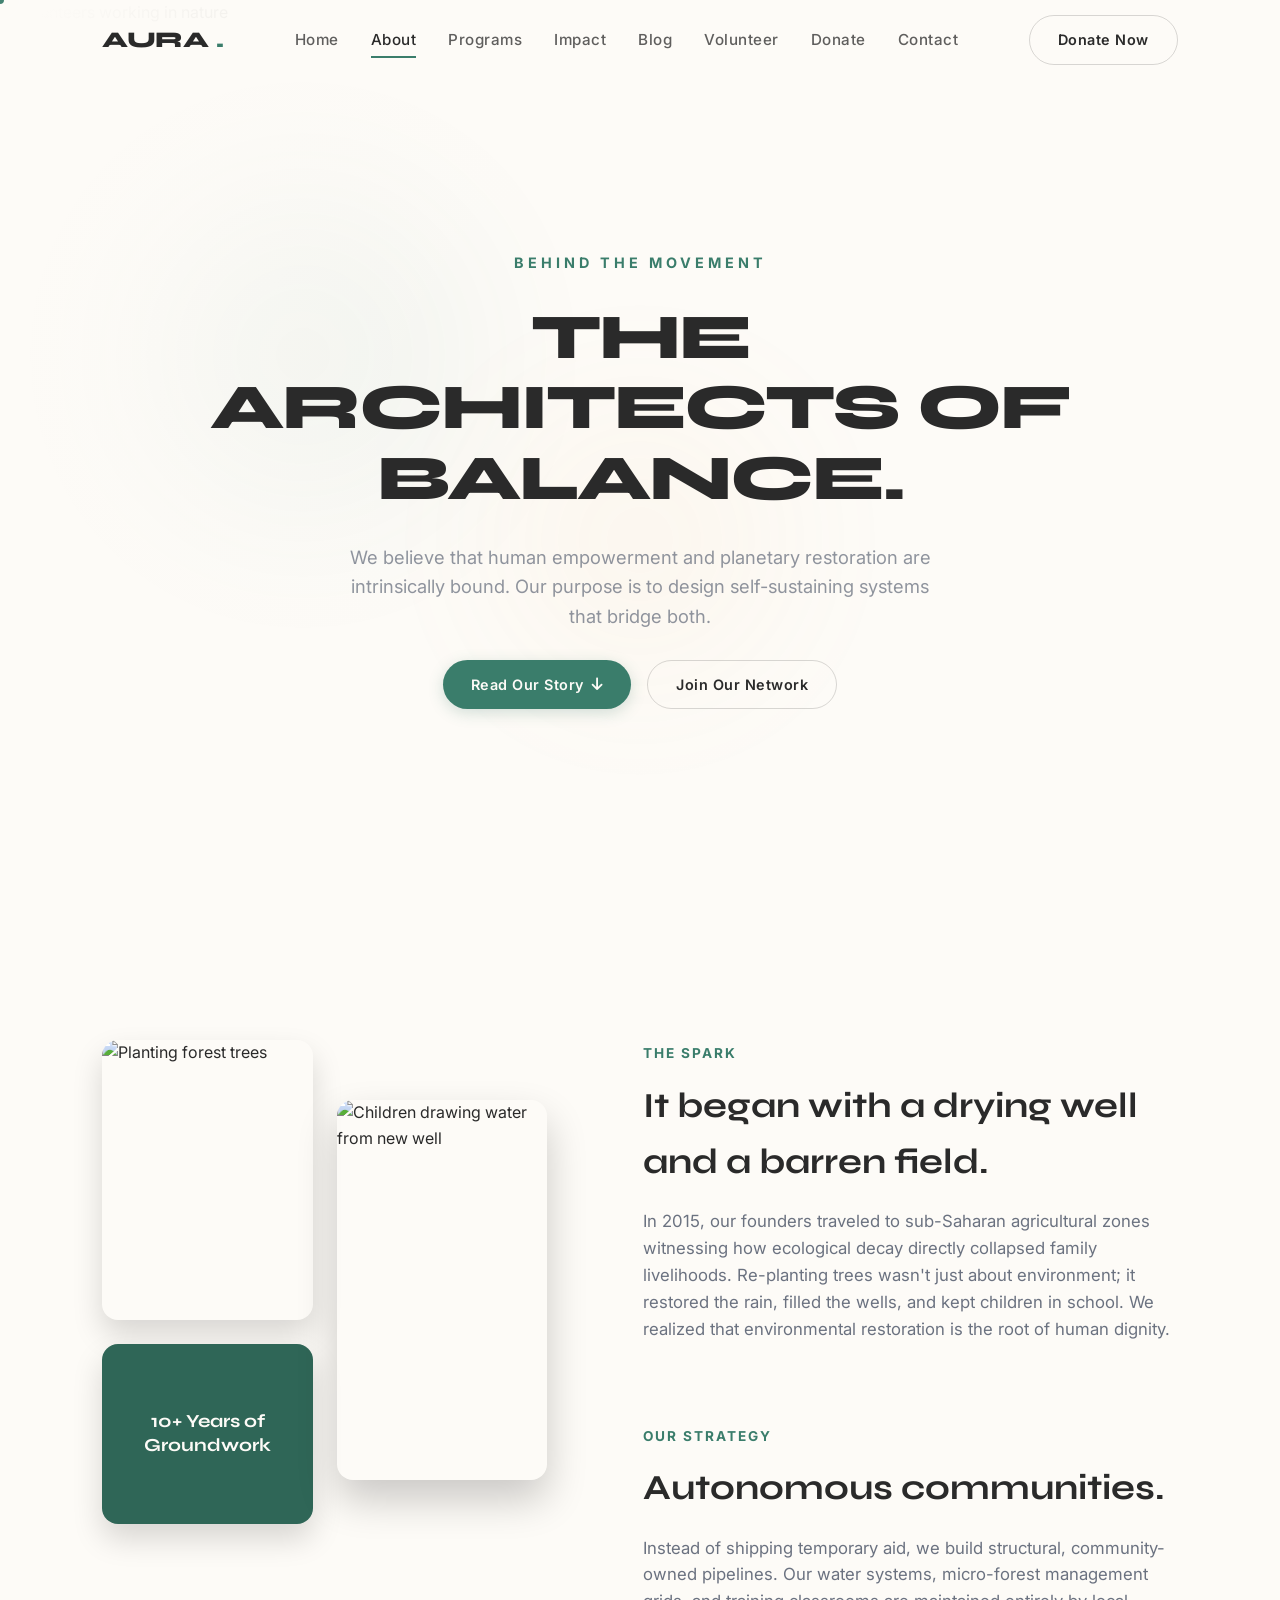
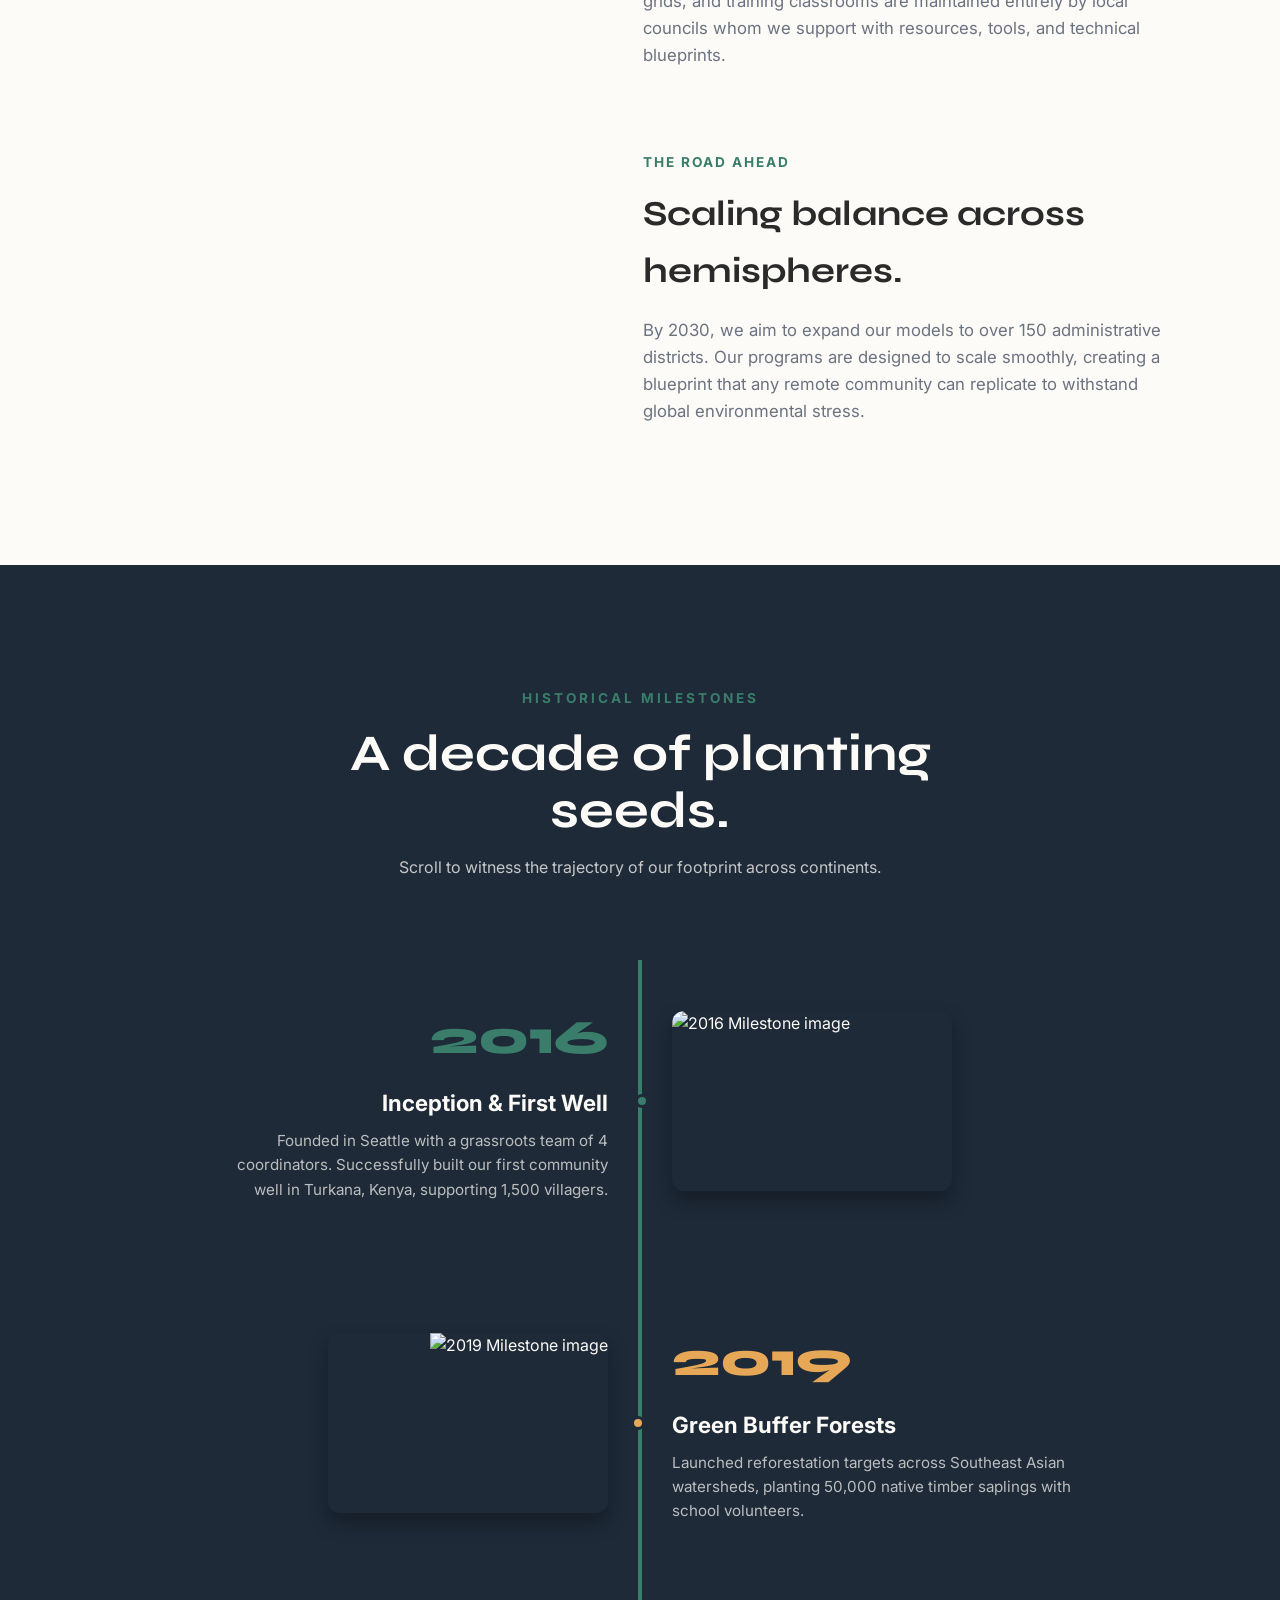
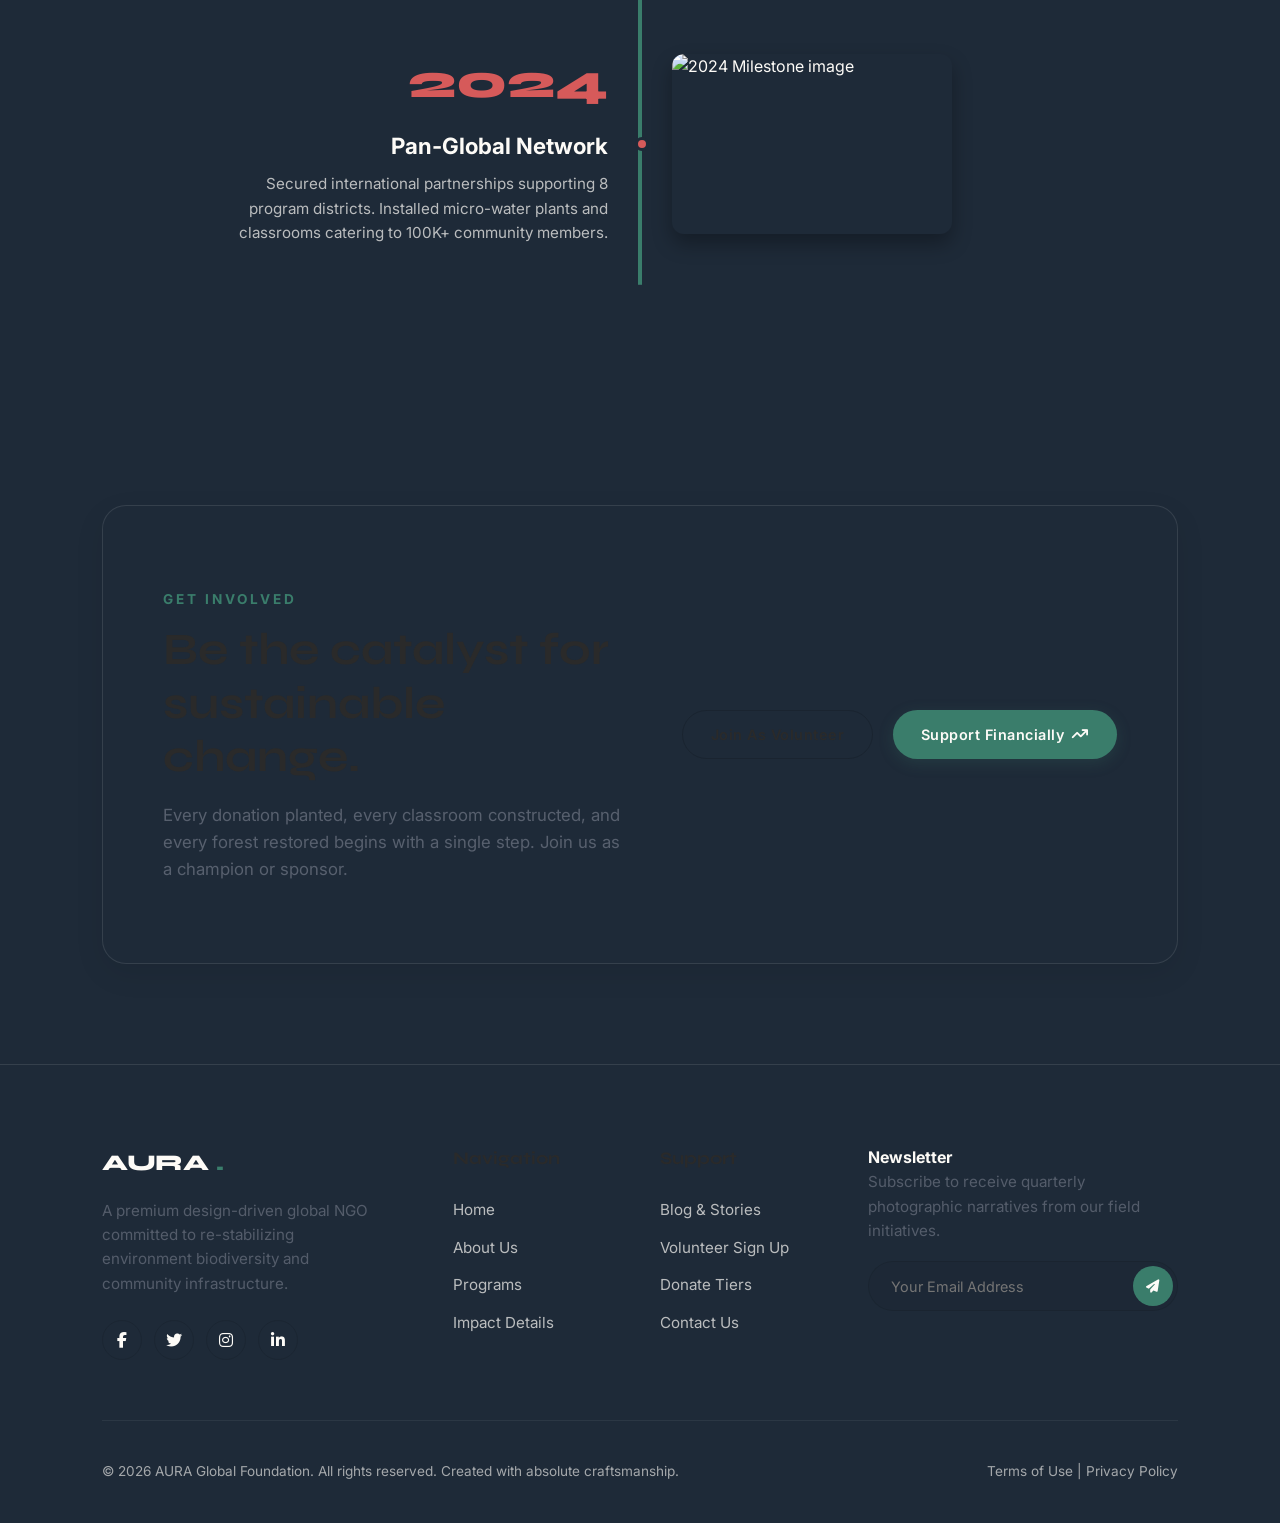
==== about.html @ b2681f19 "fisrt commit" ====
<!DOCTYPE html>
<html lang="en">
<head>
  <meta charset="UTF-8">
  <meta name="viewport" content="width=device-width, initial-scale=1.0">
  <title>AURA | Our Story & Vision</title>
  <meta name="description" content="Discover Aura's historical milestones, leadership vision, and deep commitment to sustainable environmental and educational systems.">
  
  <!-- CSS Stylesheets -->
  <link rel="stylesheet" href="style.css">
  <link rel="stylesheet" href="https://cdnjs.cloudflare.com/ajax/libs/font-awesome/6.4.0/css/all.min.css">

  <style>
    /* ── About page responsive overrides ── */

    /* Story section: 2-col grid → single col on tablet */
    @media (max-width: 992px) {
      .story-layout-container {
        grid-template-columns: 1fr !important;
        gap: 3rem !important;
      }

      /* Un-stick the collage so it scrolls naturally */
      .pinned-collage-wrapper {
        position: static !important;
        height: auto !important;
        grid-template-columns: 1fr 1fr !important;
      }

      /* Timeline: collapse to single column */
      .milestone-row {
        grid-template-columns: 1fr !important;
        gap: 2rem !important;
        margin-bottom: 60px !important;
      }

      /* Remove left-aligned text-right on small screens */
      .milestone-text-right {
        text-align: left !important;
      }

      .milestone-text-right p {
        margin-left: 0 !important;
      }

      .milestone-img-right {
        justify-content: flex-start !important;
      }

      /* Hide centre SVG line & node dots */
      .timeline-svg-line,
      .timeline-node-dot {
        display: none !important;
      }

      /* Milestone images: full width on mobile */
      .milestone-row > div > div[style*="width: 280px"] {
        width: 100% !important;
        height: 200px !important;
        max-width: 100% !important;
      }
    }

    /* Collage: stack to single column on small mobile */
    @media (max-width: 576px) {
      .pinned-collage-wrapper {
        grid-template-columns: 1fr !important;
      }

      .collage-col-left,
      .collage-col-right {
        grid-column: auto !important;
      }

      /* Trim tall collage images to reasonable heights */
      .collage-img-tall {
        height: 200px !important;
      }

      .collage-badge {
        height: auto !important;
        min-height: 100px !important;
      }

      /* Section padding reduction */
      #story-narrative {
        padding-top: 80px !important;
        padding-bottom: 60px !important;
      }

      /* Year numbers in timeline */
      .milestone-row span[style*="font-size: 3rem"] {
        font-size: 2rem !important;
      }
    }
  </style>
</head>
<body class="light-theme">

  <!-- Scroll Progress Bar -->
  <div class="scroll-progress-container">
    <div class="scroll-progress-bar"></div>
  </div>

  <!-- Awwwards-style Custom Cursor -->
  <div class="custom-cursor"></div>
  <div class="custom-cursor-follower"></div>

  <!-- Page Transition Wipe Overlay -->
  <div class="page-transition-overlay"></div>

  <!-- Header Navigation -->
  <header class="main-header">
    <a href="index.html" class="logo">AURA<span>.</span></a>
    
    <nav class="nav-menu">
      <a href="index.html">Home</a>
      <a href="about.html" class="active">About</a>
      <a href="programs.html">Programs</a>
      <a href="impact.html">Impact</a>
      <a href="blog.html">Blog</a>
      <a href="volunteer.html">Volunteer</a>
      <a href="donate.html">Donate</a>
      <a href="contact.html">Contact</a>
    </nav>

    <div class="nav-ctas">
      <a href="donate.html" class="btn btn-outline">Donate Now</a>
      <button class="mobile-toggle" aria-label="Toggle Navigation">
        <span></span>
        <span></span>
        <span></span>
      </button>
    </div>
  </header>

  <!-- Hero Section (Light Canvas) -->
  <section class="hero-wrapper" id="about-hero">
    <div class="floating-shapes-container">
      <div class="floating-shape shape-1" style="background-color: var(--primary); opacity: 0.05;" data-speed="0.85"></div>
      <div class="floating-shape shape-3" style="background-color: var(--secondary); opacity: 0.05;" data-speed="1.1"></div>
    </div>
    
    <div class="hero-bg-media">
      <img src="https://images.unsplash.com/photo-1559027615-cd4628902d4a?auto=format&fit=crop&w=1920&q=80" alt="Volunteers working in nature" style="opacity: 0.15;">
    </div>

    <div class="hero-content" style="color: var(--text-dark);">
      <span class="hero-subtitle scroll-reveal">BEHIND THE MOVEMENT</span>
      <h1 class="hero-title split-text" style="color: var(--text-dark);">THE ARCHITECTS OF BALANCE.</h1>
      <p class="hero-description scroll-reveal" style="color: var(--text-dark-muted);">We believe that human empowerment and planetary restoration are intrinsically bound. Our purpose is to design self-sustaining systems that bridge both.</p>
      <div class="hero-buttons scroll-reveal">
        <a href="#story-narrative" class="btn btn-primary">Read Our Story <i class="fa-solid fa-arrow-down" style="margin-left: 8px;"></i></a>
        <a href="volunteer.html" class="btn btn-outline">Join Our Network</a>
      </div>
    </div>
  </section>

  <!-- Pinned Story Section -->
  <section id="story-narrative" style="padding: 140px var(--container-padding); background-color: var(--bg-cream); position: relative;">
    <div class="story-layout-container" style="display: grid; grid-template-columns: 1fr 1.2fr; gap: 6rem; max-width: 1200px; margin: 0 auto; align-items: start;">
      
      <!-- Left Column: Pinned Collage Container -->
      <div class="pinned-collage-wrapper" style="position: sticky; top: 120px; display: grid; grid-template-columns: repeat(2, 1fr); gap: 1.5rem; height: 500px;">
        <div class="collage-col-left" style="grid-column: 1 / 2; display: flex; flex-direction: column; gap: 1.5rem;">
          <div class="scroll-reveal collage-img-tall" data-speed="0.9" style="height: 280px; border-radius: 16px; overflow: hidden; box-shadow: 0 15px 30px rgba(0,0,0,0.15);">
            <img src="https://images.unsplash.com/photo-1489641499538-be02c22500a1?auto=format&fit=crop&w=600&q=80" alt="Planting forest trees" style="width: 100%; height: 100%; object-fit: cover;">
          </div>
          <div class="scroll-reveal collage-badge" data-speed="1.15" style="height: 180px; border-radius: 16px; overflow: hidden; box-shadow: 0 15px 30px rgba(0,0,0,0.15); background-color: var(--primary-hover); display: flex; align-items: center; justify-content: center; padding: 24px; color: var(--text-light); text-align: center;">
            <p style="font-family: var(--font-heading); font-size: 1.15rem; font-weight: 700; line-height: 1.3;">10+ Years of Groundwork</p>
          </div>
        </div>
        
        <div class="collage-col-right" style="grid-column: 2 / 3; display: flex; flex-direction: column; gap: 1.5rem; justify-content: center;">
          <div class="scroll-reveal collage-img-tall" data-speed="1.05" style="height: 380px; border-radius: 16px; overflow: hidden; box-shadow: 0 20px 40px rgba(0,0,0,0.2);">
            <img src="https://images.unsplash.com/photo-1469571486040-75108013c98f?auto=format&fit=crop&w=600&q=80" alt="Children drawing water from new well" style="width: 100%; height: 100%; object-fit: cover;">
          </div>
        </div>
      </div>

      <!-- Right Column: Scrolling Narrative Texts -->
      <div style="display: flex; flex-direction: column; gap: 5rem;">
        
        <div class="scroll-reveal">
          <span style="color: var(--primary); font-size: 0.85rem; font-weight: 700; letter-spacing: 2px;">THE SPARK</span>
          <h3 style="font-family: var(--font-heading); font-size: 2.2rem; margin: 12px 0 18px 0; color: var(--text-dark);">It began with a drying well and a barren field.</h3>
          <p style="color: var(--text-dark-muted); font-size: 1.05rem;">In 2015, our founders traveled to sub-Saharan agricultural zones witnessing how ecological decay directly collapsed family livelihoods. Re-planting trees wasn't just about environment; it restored the rain, filled the wells, and kept children in school. We realized that environmental restoration is the root of human dignity.</p>
        </div>

        <div class="scroll-reveal">
          <span style="color: var(--primary); font-size: 0.85rem; font-weight: 700; letter-spacing: 2px;">OUR STRATEGY</span>
          <h3 style="font-family: var(--font-heading); font-size: 2.2rem; margin: 12px 0 18px 0; color: var(--text-dark);">Autonomous communities.</h3>
          <p style="color: var(--text-dark-muted); font-size: 1.05rem;">Instead of shipping temporary aid, we build structural, community-owned pipelines. Our water systems, micro-forest management grids, and training classrooms are maintained entirely by local councils whom we support with resources, tools, and technical blueprints.</p>
        </div>

        <div class="scroll-reveal">
          <span style="color: var(--primary); font-size: 0.85rem; font-weight: 700; letter-spacing: 2px;">THE ROAD AHEAD</span>
          <h3 style="font-family: var(--font-heading); font-size: 2.2rem; margin: 12px 0 18px 0; color: var(--text-dark);">Scaling balance across hemispheres.</h3>
          <p style="color: var(--text-dark-muted); font-size: 1.05rem;">By 2030, we aim to expand our models to over 150 administrative districts. Our programs are designed to scale smoothly, creating a blueprint that any remote community can replicate to withstand global environmental stress.</p>
        </div>

      </div>

    </div>
  </section>

  <!-- Interactive SVG Path Drawing Timeline Section -->
  <section style="padding: 120px var(--container-padding); background-color: var(--bg-dark); color: var(--text-light); position: relative; overflow: hidden;">
    <div style="text-align: center; max-width: 600px; margin: 0 auto 80px auto;" class="scroll-reveal">
      <span style="color: var(--primary); font-size: 0.85rem; font-weight: 700; letter-spacing: 3px; text-transform: uppercase;">HISTORICAL MILESTONES</span>
      <h2 style="font-family: var(--font-heading); font-size: 3.2rem; line-height: 1.1; margin: 16px 0;">A decade of planting seeds.</h2>
      <p style="opacity: 0.75;">Scroll to witness the trajectory of our footprint across continents.</p>
    </div>

    <!-- Timeline Wrapper -->
    <div style="position: relative; max-width: 1000px; margin: 0 auto; padding: 40px 0;">
      
      <!-- Central Pinned Line -->
      <div class="timeline-svg-line" style="position: absolute; left: 50%; top: 0; bottom: 0; width: 4px; transform: translateX(-50%); background-color: rgba(255,255,255,0.05); z-index: 1;"></div>
      
      <!-- Interactive SVG Drawing Path -->
      <svg class="timeline-svg-line" style="position: absolute; left: 50%; top: 0; height: 100%; width: 4px; transform: translateX(-50%); z-index: 2;" preserveAspectRatio="none" viewBox="0 0 4 1000">
        <path class="svg-draw-path" d="M2 0 L2 1000" stroke="var(--primary)" stroke-width="4" fill="none"/>
      </svg>

      <!-- Milestone 1 -->
      <div class="milestone-row" style="display: grid; grid-template-columns: 1fr 1fr; gap: 4rem; position: relative; margin-bottom: 120px;" class="scroll-reveal">
        <div class="milestone-text-right" style="text-align: right; display: flex; flex-direction: column; justify-content: center;">
          <span style="font-family: var(--font-heading); font-size: 3rem; color: var(--primary); font-weight: 800;">2016</span>
          <h3 style="font-size: 1.4rem; margin: 8px 0;">Inception & First Well</h3>
          <p style="opacity: 0.7; font-size: 0.95rem; max-width: 400px; margin-left: auto;">Founded in Seattle with a grassroots team of 4 coordinators. Successfully built our first community well in Turkana, Kenya, supporting 1,500 villagers.</p>
        </div>
        <div style="display: flex; align-items: center; justify-content: flex-start; position: relative;">
          <!-- Node Dot -->
          <div class="timeline-node-dot" style="position: absolute; left: -2.3rem; width: 14px; height: 14px; background-color: var(--primary); border: 3px solid var(--bg-dark); border-radius: 50%; z-index: 3;"></div>
          <div style="width: 280px; height: 180px; border-radius: 12px; overflow: hidden; box-shadow: 0 10px 20px rgba(0,0,0,0.3);">
            <img src="https://images.unsplash.com/photo-1541913079-50948cd8a0f0?auto=format&fit=crop&w=400&q=80" alt="2016 Milestone image" style="width: 100%; height: 100%; object-fit: cover;">
          </div>
        </div>
      </div>

      <!-- Milestone 2 -->
      <div class="milestone-row" style="display: grid; grid-template-columns: 1fr 1fr; gap: 4rem; position: relative; margin-bottom: 120px;" class="scroll-reveal">
        <div class="milestone-img-right" style="display: flex; align-items: center; justify-content: flex-end; position: relative; text-align: right;">
          <div style="width: 280px; height: 180px; border-radius: 12px; overflow: hidden; box-shadow: 0 10px 20px rgba(0,0,0,0.3);">
            <img src="https://images.unsplash.com/photo-1530587191325-3db32d826c18?auto=format&fit=crop&w=400&q=80" alt="2019 Milestone image" style="width: 100%; height: 100%; object-fit: cover;">
          </div>
          <!-- Node Dot -->
          <div class="timeline-node-dot" style="position: absolute; right: -2.3rem; width: 14px; height: 14px; background-color: var(--secondary); border: 3px solid var(--bg-dark); border-radius: 50%; z-index: 3;"></div>
        </div>
        <div style="text-align: left; display: flex; flex-direction: column; justify-content: center;">
          <span style="font-family: var(--font-heading); font-size: 3rem; color: var(--secondary); font-weight: 800;">2019</span>
          <h3 style="font-size: 1.4rem; margin: 8px 0;">Green Buffer Forests</h3>
          <p style="opacity: 0.7; font-size: 0.95rem; max-width: 400px;">Launched reforestation targets across Southeast Asian watersheds, planting 50,000 native timber saplings with school volunteers.</p>
        </div>
      </div>

      <!-- Milestone 3 -->
      <div class="milestone-row" style="display: grid; grid-template-columns: 1fr 1fr; gap: 4rem; position: relative;" class="scroll-reveal">
        <div class="milestone-text-right" style="text-align: right; display: flex; flex-direction: column; justify-content: center;">
          <span style="font-family: var(--font-heading); font-size: 3rem; color: var(--coral); font-weight: 800;">2024</span>
          <h3 style="font-size: 1.4rem; margin: 8px 0;">Pan-Global Network</h3>
          <p style="opacity: 0.7; font-size: 0.95rem; max-width: 400px; margin-left: auto;">Secured international partnerships supporting 8 program districts. Installed micro-water plants and classrooms catering to 100K+ community members.</p>
        </div>
        <div style="display: flex; align-items: center; justify-content: flex-start; position: relative;">
          <!-- Node Dot -->
          <div class="timeline-node-dot" style="position: absolute; left: -2.3rem; width: 14px; height: 14px; background-color: var(--coral); border: 3px solid var(--bg-dark); border-radius: 50%; z-index: 3;"></div>
          <div style="width: 280px; height: 180px; border-radius: 12px; overflow: hidden; box-shadow: 0 10px 20px rgba(0,0,0,0.3);">
            <img src="https://images.unsplash.com/photo-1576091160550-2173dba999ef?auto=format&fit=crop&w=400&q=80" alt="2024 Milestone image" style="width: 100%; height: 100%; object-fit: cover;">
          </div>
        </div>
      </div>

    </div>
  </section>

  <!-- Global CTA Section -->
  <section class="global-cta-section" style="background-color: var(--bg-dark);">
    <div class="cta-card scroll-reveal">
      <div class="cta-content">
        <span class="cta-tag">GET INVOLVED</span>
        <h2 class="cta-title">Be the catalyst for sustainable change.</h2>
        <p class="cta-desc">Every donation planted, every classroom constructed, and every forest restored begins with a single step. Join us as a champion or sponsor.</p>
      </div>
      <div class="cta-actions">
        <a href="volunteer.html" class="btn btn-outline">Join As Volunteer</a>
        <a href="donate.html" class="btn btn-primary">Support Financially <i class="fa-solid fa-arrow-trend-up" style="margin-left: 8px;"></i></a>
      </div>
    </div>
  </section>

  <!-- Shared Footer -->
  <footer class="main-footer" style="background-color: var(--bg-dark); color: var(--text-light);">
    <div class="footer-top">
      <div class="footer-brand">
        <a href="index.html" class="logo">AURA<span>.</span></a>
        <p>A premium design-driven global NGO committed to re-stabilizing environment biodiversity and community infrastructure.</p>
        <div class="footer-socials">
          <a href="#" class="social-icon" aria-label="Facebook"><i class="fa-brands fa-facebook-f"></i></a>
          <a href="#" class="social-icon" aria-label="Twitter"><i class="fa-brands fa-twitter"></i></a>
          <a href="#" class="social-icon" aria-label="Instagram"><i class="fa-brands fa-instagram"></i></a>
          <a href="#" class="social-icon" aria-label="LinkedIn"><i class="fa-brands fa-linkedin-in"></i></a>
        </div>
      </div>
      
      <div class="footer-links-col">
        <h4>Navigation</h4>
        <ul>
          <li><a href="index.html">Home</a></li>
          <li><a href="about.html">About Us</a></li>
          <li><a href="programs.html">Programs</a></li>
          <li><a href="impact.html">Impact Details</a></li>
        </ul>
      </div>

      <div class="footer-links-col">
        <h4>Support</h4>
        <ul>
          <li><a href="blog.html">Blog & Stories</a></li>
          <li><a href="volunteer.html">Volunteer Sign Up</a></li>
          <li><a href="donate.html">Donate Tiers</a></li>
          <li><a href="contact.html">Contact Us</a></li>
        </ul>
      </div>

      <div class="footer-newsletter">
        <h4>Newsletter</h4>
        <p>Subscribe to receive quarterly photographic narratives from our field initiatives.</p>
        <form class="newsletter-form" onsubmit="event.preventDefault(); alert('Thank you for subscribing!');">
          <input type="email" placeholder="Your Email Address" required>
          <button type="submit" aria-label="Subscribe"><i class="fa-solid fa-paper-plane"></i></button>
        </form>
      </div>
    </div>

    <div class="footer-bottom">
      <p>&copy; 2026 AURA Global Foundation. All rights reserved. Created with absolute craftsmanship.</p>
      <p>Terms of Use | Privacy Policy</p>
    </div>
  </footer>

  <!-- Script Libraries -->
  <script src="https://cdnjs.cloudflare.com/ajax/libs/gsap/3.12.2/gsap.min.js"></script>
  <script src="https://cdnjs.cloudflare.com/ajax/libs/gsap/3.12.2/ScrollTrigger.min.js"></script>
  <script src="https://cdnjs.cloudflare.com/ajax/libs/gsap/3.12.2/ScrollToPlugin.min.js"></script>
  <script src="https://cdn.jsdelivr.net/gh/studio-freight/lenis@1.0.19/bundled/lenis.min.js"></script>
  <script src="main.js"></script>
</body>
</html>
---- style.css ----
@import url('https://fonts.googleapis.com/css2?family=Inter:wght@300;400;500;600;700&family=Syne:wght@700;800&display=swap');

:root {
  /* BACKGROUNDS (rich but warm, not flat) */
  --bg-main:          #FDFBF7;   /* soft warm white */
  --bg-section:       #F6F1E9;   /* subtle beige */
  --bg-card:          #FFFFFF;
  --bg-alt:           #EFE7DC;   /* warm contrast section */

  /* DARK (for hero + CTA only) */
  --bg-dark:          #1E2A38;   /* deep navy (premium feel) */

  /* Legacy aliases so existing CSS keeps working */
  --bg-dark-accent:   #1E2A38;
  --bg-cream:         #FDFBF7;
  --bg-cream-accent:  #F6F1E9;

  /* PRIMARY (deep, elegant teal-green) */
  --primary:          #3A7D6B;
  --primary-hover:    #2F6657;
  --primary-glow:     rgba(58, 125, 107, 0.22);

  /* SECONDARY (warm golden amber) */
  --secondary:        #E6A756;
  --secondary-hover:  #C88B3E;

  /* DONATION (muted coral red) */
  --donate:           #D65A5A;
  --donate-hover:     #B94747;
  --coral:            #D65A5A;
  --coral-hover:      #B94747;
  --coral-glow:       rgba(214, 90, 90, 0.22);

  /* ACCENT (dusty blue) */
  --accent:           #6C8EAD;

  /* TEXT */
  --text-dark:        #2A2A2A;
  --text-dark-muted:  #6B7280;
  --text-medium:      #6B7280;
  --text-light:       #FDFBF7;
  --text-light-muted: #9CA3AF;

  /* BORDERS */
  --border-light:     rgba(42, 42, 42, 0.10);
  --border-dark:      rgba(253, 251, 247, 0.10);

  /* EFFECTS */
  --shadow-soft:      0 10px 30px rgba(0, 0, 0, 0.08);
  --shadow-hover:     0 20px 50px rgba(0, 0, 0, 0.12);
  --shadow-card:      0 10px 30px rgba(0, 0, 0, 0.08);

  /* TRANSITIONS & FONTS */
  --transition-ease:   all 0.5s cubic-bezier(0.16, 1, 0.3, 1);
  --transition-spring: all 0.6s cubic-bezier(0.34, 1.56, 0.64, 1);

  --font-heading: 'Syne', sans-serif;
  --font-body:    'Inter', sans-serif;

  --container-padding: 8%;
  --header-height:     80px;
}

/* Base Styles */
* {
  box-sizing: border-box;
  margin: 0;
  padding: 0;
  -webkit-font-smoothing: antialiased;
  -moz-osx-font-smoothing: grayscale;
}

html, body {
  background-color: var(--bg-main);
  color: var(--text-dark);
  font-family: var(--font-body);
  font-size: 16px;
  line-height: 1.6;
  overflow-x: hidden;
}

body.light-theme {
  background-color: var(--bg-main);
  color: var(--text-dark);
}

a {
  color: inherit;
  text-decoration: none;
  transition: var(--transition-ease);
}

button, input, textarea {
  font-family: inherit;
  outline: none;
}

/* Custom Scrollbar for Lenis */
html.lenis {
  height: auto;
}

.lenis-clean-scrollbar::-webkit-scrollbar {
  width: 6px;
}
.lenis-clean-scrollbar::-webkit-scrollbar-track {
  background: var(--bg-main);
}
.lenis-clean-scrollbar::-webkit-scrollbar-thumb {
  background: var(--primary);
  border-radius: 10px;
}

/* Page Transition Overlay — disabled, navigation is now instant */
.page-transition-overlay {
  display: none;
}

/* Custom Cursor (Desktops only) */
.custom-cursor {
  width: 8px;
  height: 8px;
  background-color: var(--primary);
  border-radius: 50%;
  position: fixed;
  top: 0;
  left: 0;
  pointer-events: none;
  z-index: 10000;
  transform: translate(-50%, -50%);
  transition: width 0.3s, height 0.3s, background-color 0.3s;
}

.custom-cursor-follower {
  width: 40px;
  height: 40px;
  border: 1px solid rgba(255, 255, 255, 0.2);
  border-radius: 50%;
  position: fixed;
  top: 0;
  left: 0;
  pointer-events: none;
  z-index: 9999;
  transform: translate(-50%, -50%);
  transition: transform 0.08s cubic-bezier(0.25, 1, 0.5, 1), background-color 0.3s, border-color 0.3s, width 0.3s, height 0.3s;
}

.custom-cursor.hovering {
  width: 12px;
  height: 12px;
  background-color: var(--coral);
}

.custom-cursor-follower.hovering {
  width: 60px;
  height: 60px;
  background-color: rgba(244, 63, 94, 0.08);
  border-color: var(--coral);
}

.custom-cursor-follower.magnetic-btn {
  background-color: var(--primary-glow);
  border-color: var(--primary);
  width: 80px;
  height: 80px;
}

.custom-cursor-follower.magnetic-btn::after {
  content: "View";
  color: var(--text-light);
  font-size: 10px;
  font-weight: 700;
  text-transform: uppercase;
  letter-spacing: 1.5px;
  position: absolute;
  top: 50%;
  left: 50%;
  transform: translate(-50%, -50%);
}

/* Scroll Progress Bar */
.scroll-progress-container {
  position: fixed;
  top: 0;
  left: 0;
  width: 100%;
  height: 4px;
  background-color: rgba(255, 255, 255, 0.05);
  z-index: 99999;
}

.scroll-progress-bar {
  height: 100%;
  width: 0%;
  background: linear-gradient(90deg, var(--primary), var(--secondary), var(--coral));
  box-shadow: 0 0 8px var(--primary);
}

/* Navigation Header */
header.main-header {
  position: fixed;
  top: 0;
  left: 0;
  width: 100%;
  height: var(--header-height);
  padding: 0 var(--container-padding);
  display: flex;
  justify-content: space-between;
  align-items: center;
  z-index: 1000;
  transition: var(--transition-ease);
}

header.main-header.scrolled {
  height: 70px;
  background-color: rgba(250, 247, 242, 0.92);
  backdrop-filter: blur(16px);
  border-bottom: 1px solid var(--border-light);
  box-shadow: var(--shadow-soft);
}

body.light-theme header.main-header.scrolled {
  background-color: rgba(250, 247, 242, 0.92);
  border-bottom: 1px solid var(--border-light);
}

.logo {
  font-family: var(--font-heading);
  font-size: 1.4rem;
  font-weight: 800;
  letter-spacing: -0.5px;
  display: flex;
  align-items: center;
  gap: 8px;
}

.logo span {
  color: var(--primary);
}

nav.nav-menu {
  display: flex;
  align-items: center;
  gap: 2rem;
}

nav.nav-menu a {
  font-weight: 500;
  font-size: 0.95rem;
  letter-spacing: 0.5px;
  opacity: 0.75;
  position: relative;
  padding: 6px 0;
  color: var(--text-dark);
}

nav.nav-menu a::after {
  content: '';
  position: absolute;
  bottom: 0;
  left: 0;
  width: 0;
  height: 2px;
  background-color: var(--primary);
  transition: var(--transition-ease);
}

nav.nav-menu a:hover, nav.nav-menu a.active {
  opacity: 1;
}

nav.nav-menu a.active::after {
  width: 100%;
}

nav.nav-menu a:hover::after {
  width: 100%;
}

.nav-ctas {
  display: flex;
  align-items: center;
  gap: 1.2rem;
}

.btn {
  display: inline-flex;
  align-items: center;
  justify-content: center;
  padding: 12px 28px;
  border-radius: 50px;
  font-size: 0.9rem;
  font-weight: 600;
  letter-spacing: 0.5px;
  cursor: pointer;
  transition: var(--transition-spring);
  position: relative;
  overflow: hidden;
  border: none;
}

.btn-primary {
  background-color: var(--primary);
  color: var(--text-light);
  box-shadow: 0 4px 15px var(--primary-glow);
}

.btn-primary:hover {
  background-color: var(--primary-hover);
  transform: translateY(-3px);
  box-shadow: 0 8px 25px var(--primary-glow);
}

.btn-coral {
  background-color: var(--coral);
  color: var(--text-light);
  box-shadow: 0 4px 15px var(--coral-glow);
}

.btn-coral:hover {
  background-color: var(--coral-hover);
  transform: translateY(-3px);
  box-shadow: 0 8px 25px var(--coral-glow);
}

.btn-outline {
  background-color: transparent;
  border: 1px solid rgba(255, 255, 255, 0.2);
  color: var(--text-light);
}

body.light-theme .btn-outline {
  border-color: rgba(0, 0, 0, 0.15);
  color: var(--text-dark);
}

.btn-outline:hover {
  border-color: var(--primary);
  color: var(--bg-dark);
  background-color: var(--primary);
  transform: translateY(-3px);
}

body.light-theme .btn-outline:hover {
  color: var(--text-light);
}

/* Mobile Menu Toggle */
.mobile-toggle {
  display: none;
  cursor: pointer;
  z-index: 1001;
  background: none;
  border: none;
  padding: 10px;
}

.mobile-toggle span {
  display: block;
  width: 25px;
  height: 2px;
  background-color: var(--text-dark);
  margin-bottom: 5px;
  transition: var(--transition-ease);
}

body.light-theme .mobile-toggle span {
  background-color: var(--text-dark);
}

.mobile-toggle span:last-child {
  margin-bottom: 0;
}

/* Open menu states */
.mobile-toggle.active span:nth-child(1) {
  transform: translateY(7px) rotate(45deg);
}

.mobile-toggle.active span:nth-child(2) {
  opacity: 0;
}

.mobile-toggle.active span:nth-child(3) {
  transform: translateY(-7px) rotate(-45deg);
}

/* Page Intro/Hero styling */
.hero-wrapper {
  position: relative;
  min-height: 100vh;
  display: flex;
  align-items: center;
  justify-content: center;
  padding: calc(var(--header-height) + 60px) var(--container-padding) 80px;
  overflow: hidden;
}

.hero-bg-media {
  position: absolute;
  top: 0;
  left: 0;
  width: 100%;
  height: 100%;
  z-index: 1;
}

.hero-bg-media img {
  width: 100%;
  height: 100%;
  object-fit: cover;
  opacity: 0.25;
}

.hero-bg-media::after {
  content: "";
  position: absolute;
  top: 0;
  left: 0;
  width: 100%;
  height: 100%;
  background: radial-gradient(circle at center, transparent 30%, var(--bg-main) 95%);
}

body.light-theme .hero-bg-media::after {
  background: radial-gradient(circle at center, transparent 30%, var(--bg-main) 95%);
}

.hero-content {
  position: relative;
  z-index: 2;
  max-width: 900px;
  text-align: center;
  display: flex;
  flex-direction: column;
  align-items: center;
  gap: 1.8rem;
  color: var(--text-dark);
}

.hero-subtitle {
  font-size: 0.9rem;
  text-transform: uppercase;
  letter-spacing: 4px;
  font-weight: 700;
  color: var(--primary);
}

.hero-title {
  font-family: var(--font-heading);
  font-size: clamp(2.2rem, 5vw, 4.5rem);
  line-height: 1.1;
  font-weight: 800;
  letter-spacing: -2px;
  word-break: keep-all;
  overflow-wrap: normal;
  hyphens: none;
  color: var(--text-dark);
}

.hero-description {
  font-size: 1.15rem;
  max-width: 600px;
  opacity: 0.75;
  font-weight: 400;
  color: var(--text-dark-muted);
}

.hero-buttons {
  display: flex;
  gap: 1rem;
}

/* Word elements for split text */
.word-wrap {
  display: inline-block;
  overflow: hidden;
  vertical-align: top;
  white-space: nowrap;
}

.word-inner {
  display: inline-block;
  transform: translateY(0);
  white-space: nowrap;
}

.char-el {
  display: inline-block;
}

/* Floating Shapes Background */
.floating-shapes-container {
  position: absolute;
  width: 100%;
  height: 100%;
  top: 0;
  left: 0;
  overflow: hidden;
  z-index: 1;
  pointer-events: none;
}

.floating-shape {
  position: absolute;
  border-radius: 50%;
  filter: blur(80px);
  opacity: 0.15;
}

.shape-1 {
  width: 350px;
  height: 350px;
  background-color: var(--primary);
  top: 20%;
  left: 10%;
}

.shape-2 {
  width: 450px;
  height: 450px;
  background-color: var(--coral);
  bottom: 10%;
  right: 15%;
}

.shape-3 {
  width: 280px;
  height: 280px;
  background-color: var(--secondary);
  top: 60%;
  left: 50%;
  transform: translate(-50%, -50%);
}

/* CTA Overlay Blocks */
.global-cta-section {
  padding: 100px var(--container-padding);
  background-color: var(--bg-section);
  position: relative;
  overflow: hidden;
}

body.light-theme .global-cta-section {
  background-color: var(--bg-section);
}

.cta-card {
  max-width: 1200px;
  margin: 0 auto;
  border-radius: 24px;
  background: linear-gradient(135deg, var(--bg-dark) 0%, var(--bg-dark-accent) 100%);
  border: 1px solid var(--border-dark);
  padding: 80px 60px;
  position: relative;
  overflow: hidden;
  display: flex;
  justify-content: space-between;
  align-items: center;
  gap: 3rem;
  z-index: 2;
  box-shadow: var(--shadow-card);
}

body.light-theme .cta-card {
  background: linear-gradient(135deg, var(--bg-dark) 0%, var(--bg-dark-accent) 100%);
  border: 1px solid var(--border-dark);
}

.cta-content {
  flex: 1;
}

.cta-tag {
  color: var(--primary);
  text-transform: uppercase;
  font-size: 0.85rem;
  font-weight: 700;
  letter-spacing: 3px;
  margin-bottom: 12px;
  display: inline-block;
}

.cta-title {
  font-family: var(--font-heading);
  font-size: 2.8rem;
  line-height: 1.2;
  margin-bottom: 18px;
}

body.light-theme .cta-title {
  color: var(--text-dark);
}

.cta-desc {
  font-size: 1.05rem;
  opacity: 0.75;
  max-width: 550px;
  margin-bottom: 0;
}

body.light-theme .cta-desc {
  color: var(--text-dark-muted);
}

.cta-actions {
  display: flex;
  gap: 1.2rem;
  flex-shrink: 0;
}

/* Footer styling */
footer.main-footer {
  padding: 80px var(--container-padding) 40px var(--container-padding);
  background-color: var(--bg-dark);
  color: var(--text-light);
  border-top: 1px solid var(--border-dark);
}

body.light-theme footer.main-footer {
  background-color: var(--bg-dark);
  color: var(--text-light);
  border-top: 1px solid var(--border-dark);
}

.footer-top {
  display: grid;
  grid-template-columns: 2fr 1fr 1fr 1.5fr;
  gap: 4rem;
  margin-bottom: 60px;
}

.footer-brand p {
  opacity: 0.7;
  margin: 18px 0 24px 0;
  max-width: 280px;
  font-size: 0.95rem;
}

body.light-theme .footer-brand p {
  color: var(--text-dark-muted);
}

.footer-socials {
  display: flex;
  gap: 12px;
}

.social-icon {
  width: 40px;
  height: 40px;
  border-radius: 50%;
  border: 1px solid rgba(255, 255, 255, 0.1);
  display: flex;
  align-items: center;
  justify-content: center;
  transition: var(--transition-ease);
}

body.light-theme .social-icon {
  border-color: rgba(0, 0, 0, 0.1);
}

.social-icon:hover {
  background-color: var(--primary);
  border-color: var(--primary);
  color: var(--bg-dark);
  transform: translateY(-3px);
}

body.light-theme .social-icon:hover {
  color: var(--text-light);
}

.footer-links-col h4 {
  font-family: var(--font-heading);
  font-size: 1.1rem;
  margin-bottom: 24px;
}

body.light-theme .footer-links-col h4 {
  color: var(--text-dark);
}

.footer-links-col ul {
  list-style: none;
}

.footer-links-col ul li {
  margin-bottom: 12px;
}

.footer-links-col ul li a {
  opacity: 0.7;
  font-size: 0.95rem;
}

.footer-links-col ul li a:hover {
  opacity: 1;
  color: var(--primary);
  padding-left: 5px;
}

.footer-newsletter p {
  opacity: 0.7;
  margin-bottom: 18px;
  font-size: 0.95rem;
}

body.light-theme .footer-newsletter p {
  color: var(--text-dark-muted);
}

.newsletter-form {
  display: flex;
  position: relative;
  background-color: rgba(255, 255, 255, 0.05);
  border: 1px solid rgba(255, 255, 255, 0.1);
  border-radius: 30px;
  padding: 4px;
}

body.light-theme .newsletter-form {
  background-color: rgba(0, 0, 0, 0.03);
  border-color: rgba(0, 0, 0, 0.1);
}

.newsletter-form input {
  background: none;
  border: none;
  padding: 10px 18px;
  color: var(--text-light);
  font-size: 0.9rem;
  flex: 1;
}

body.light-theme .newsletter-form input {
  color: var(--text-dark);
}

.newsletter-form button {
  background-color: var(--primary);
  border: none;
  color: var(--text-light);
  width: 40px;
  height: 40px;
  border-radius: 50%;
  cursor: pointer;
  transition: var(--transition-ease);
}

.newsletter-form button:hover {
  background-color: var(--primary-hover);
}

.footer-bottom {
  display: flex;
  justify-content: space-between;
  align-items: center;
  padding-top: 40px;
  border-top: 1px solid var(--border-dark);
  font-size: 0.85rem;
  opacity: 0.6;
}

body.light-theme .footer-bottom {
  border-top-color: var(--border-dark);
  color: var(--text-light);
}

/* 3D tilt utility cards container */
.tilt-card {
  transform-style: preserve-3d;
  will-change: transform;
}

/* Scroll progress bar reveal animation on page entrance */
.split-word-anim {
  opacity: 1;
}

/* =============================================
   RESPONSIVE BREAKPOINTS
   ============================================= */

/* --- Large Desktop (≤ 1200px) --- */
@media (max-width: 1200px) {
  .hero-title {
    font-size: clamp(2rem, 4.5vw, 4rem);
  }

  .cta-card {
    padding: 60px 40px;
  }

  .cta-title {
    font-size: 2.2rem;
  }
}

/* --- Tablet / Small Desktop (≤ 992px) --- */
@media (max-width: 992px) {
  :root {
    --container-padding: 5%;
    --header-height: 70px;
  }

  /* --- Header --- */
  header.main-header {
    height: var(--header-height);
  }

  /* Hide desktop "Donate Now" CTA button in header on mobile
     (the nav menu has the donate link, so it's not lost) */
  .nav-ctas .btn-outline {
    display: none;
  }

  /* --- Mobile slide-in nav --- */
  nav.nav-menu {
    position: fixed;
    top: 0;
    right: -100%;
    width: min(300px, 80vw);
    height: 100vh;
    background-color: var(--bg-dark-accent);
    flex-direction: column;
    justify-content: center;
    align-items: flex-start;
    padding: 100px 50px;
    gap: 2rem;
    box-shadow: -10px 0 30px rgba(0, 0, 0, 0.3);
    transition: right 0.5s cubic-bezier(0.16, 1, 0.3, 1);
    z-index: 1000;
    overflow-y: auto;
  }

  body.light-theme nav.nav-menu {
    background-color: var(--bg-cream-accent);
    box-shadow: -10px 0 30px rgba(0, 0, 0, 0.1);
  }

  nav.nav-menu.active {
    right: 0;
  }

  nav.nav-menu a {
    font-size: 1.3rem;
    opacity: 1;
  }

  .mobile-toggle {
    display: block;
  }

  /* --- Cursor off on touch/tablet --- */
  .custom-cursor,
  .custom-cursor-follower {
    display: none !important;
  }

  /* --- Hero --- */
  .hero-title {
    font-size: clamp(1.8rem, 4vw, 3rem);
    letter-spacing: -1px;
  }

  .hero-description {
    font-size: 1rem;
  }

  /* --- CTA section --- */
  .cta-card {
    flex-direction: column;
    text-align: center;
    padding: 50px 30px;
  }

  .cta-desc {
    margin-bottom: 24px;
    max-width: 100%;
  }

  .cta-actions {
    flex-direction: column;
    width: 100%;
  }

  .cta-actions .btn {
    width: 100%;
    justify-content: center;
  }

  /* --- Footer --- */
  .footer-top {
    grid-template-columns: 1fr 1fr;
    gap: 3rem;
  }

  /* --- Index: "Who we are" 2-col narrative --- */
  .narrative-two-col {
    grid-template-columns: 1fr !important;
    gap: 3rem !important;
  }

  /* --- About: sticky collage becomes static --- */
  .pinned-collage-wrapper {
    position: static !important;
    height: auto !important;
    grid-template-columns: 1fr 1fr !important;
  }

  .story-layout-container {
    grid-template-columns: 1fr !important;
    gap: 3rem !important;
  }

  /* --- About: timeline milestones --- */
  .milestone-row {
    grid-template-columns: 1fr !important;
    gap: 2rem !important;
  }

  /* Hide the SVG centre-line and dots on mobile */
  .timeline-svg-line,
  .timeline-node-dot {
    display: none !important;
  }

  /* Make every milestone text left-aligned */
  .milestone-text-right {
    text-align: left !important;
    align-items: flex-start !important;
  }

  .milestone-text-right p {
    margin-left: 0 !important;
  }

  .milestone-img-right {
    justify-content: flex-start !important;
    text-align: left !important;
  }
}

/* --- Mobile (≤ 768px) --- */
@media (max-width: 768px) {
  .hero-title {
    font-size: clamp(1.6rem, 5vw, 2.4rem);
  }

  /* Index narrative section internal spacing */
  .narrative-two-col > div:first-child {
    padding-right: 0 !important;
  }
}

/* --- Small Mobile (≤ 576px) --- */
@media (max-width: 576px) {
  :root {
    --container-padding: 4%;
  }

  /* --- Hero --- */
  .hero-title {
    font-size: clamp(1.5rem, 5.5vw, 2rem);
    letter-spacing: -0.5px;
  }

  .hero-subtitle {
    font-size: 0.75rem;
    letter-spacing: 2px;
  }

  .hero-description {
    font-size: 0.95rem;
  }

  .hero-content {
    gap: 1.2rem;
  }

  .hero-buttons {
    flex-direction: column;
    width: 100%;
  }

  .hero-buttons .btn {
    width: 100%;
    justify-content: center;
  }

  /* --- Floating shapes: shrink so they don't cause overflow --- */
  .shape-1 { width: 200px; height: 200px; }
  .shape-2 { width: 250px; height: 250px; }
  .shape-3 { width: 160px; height: 160px; }

  /* --- CTA card --- */
  .cta-title {
    font-size: 1.8rem;
  }

  /* --- Footer --- */
  .footer-top {
    grid-template-columns: 1fr;
    gap: 2.5rem;
  }

  .footer-bottom {
    flex-direction: column;
    gap: 1rem;
    text-align: center;
  }

  /* --- General section padding reduction --- */
  section[style*="padding: 140px"],
  section[style*="padding: 120px"] {
    padding-top: 100px !important;
    padding-bottom: 80px !important;
  }

  /* --- Donate: tier buttons grid --- */
  .tiers-grid {
    grid-template-columns: repeat(2, 1fr) !important;
  }

  /* --- About: sticky collage single column --- */
  .pinned-collage-wrapper {
    grid-template-columns: 1fr !important;
    height: auto !important;
  }

  /* --- About: sticky collage inner columns collapse --- */
  .pinned-collage-wrapper > div {
    flex-direction: row !important;
    flex-wrap: wrap !important;
    height: auto !important;
  }

  .pinned-collage-wrapper > div > div {
    min-height: 160px !important;
    flex: 1 1 calc(50% - 0.75rem) !important;
  }
}
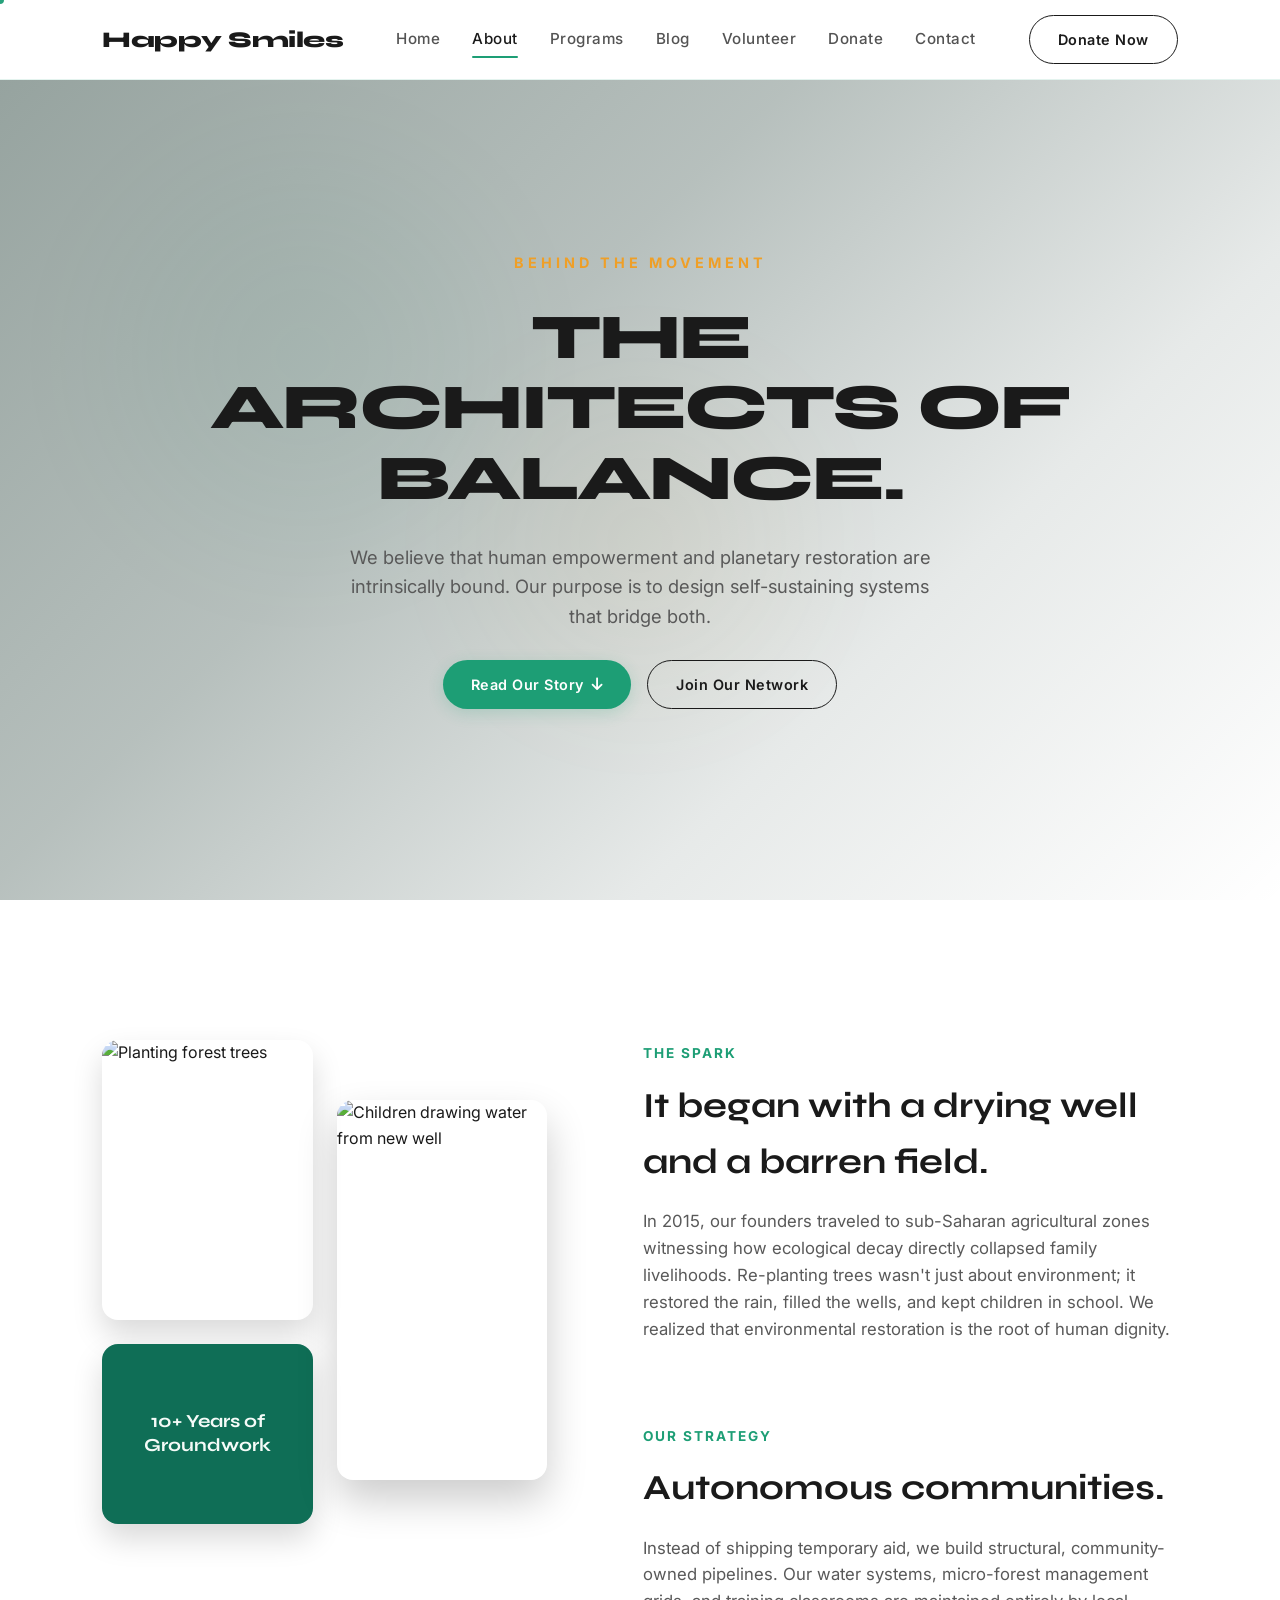
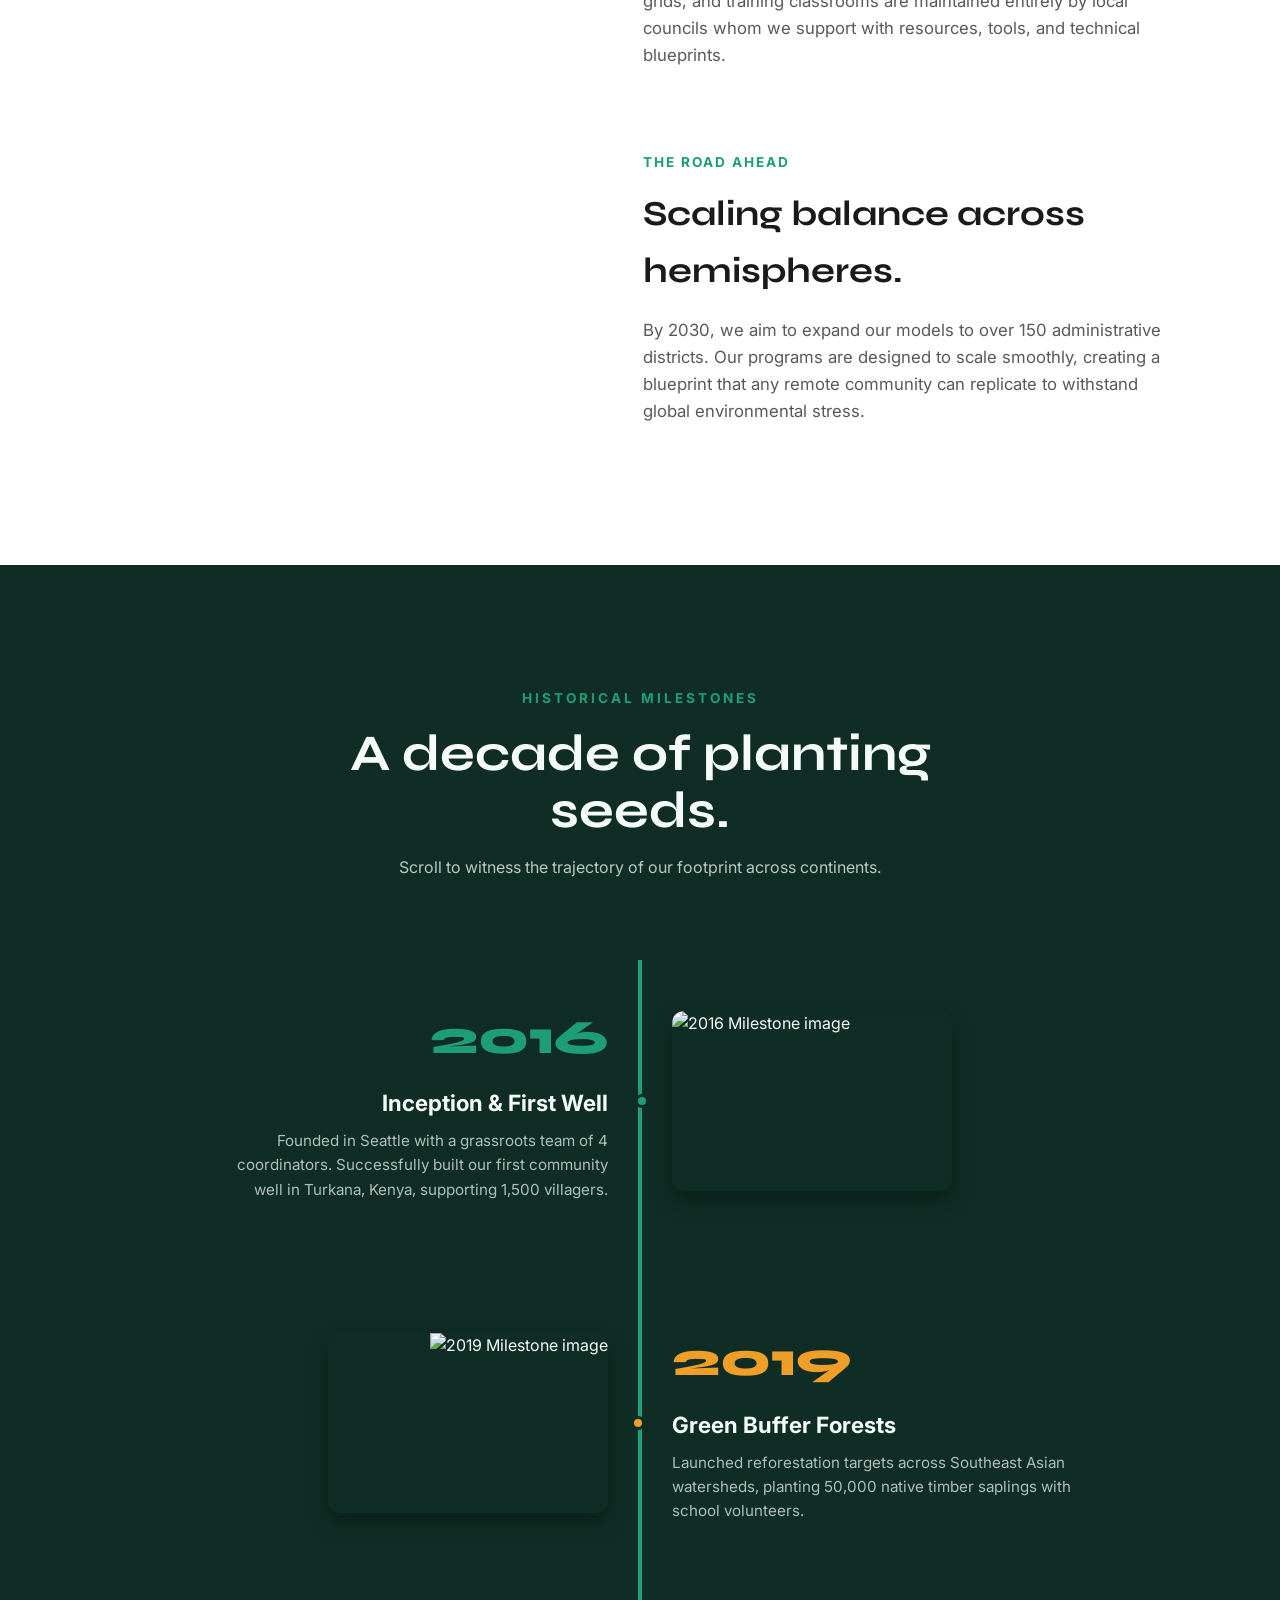
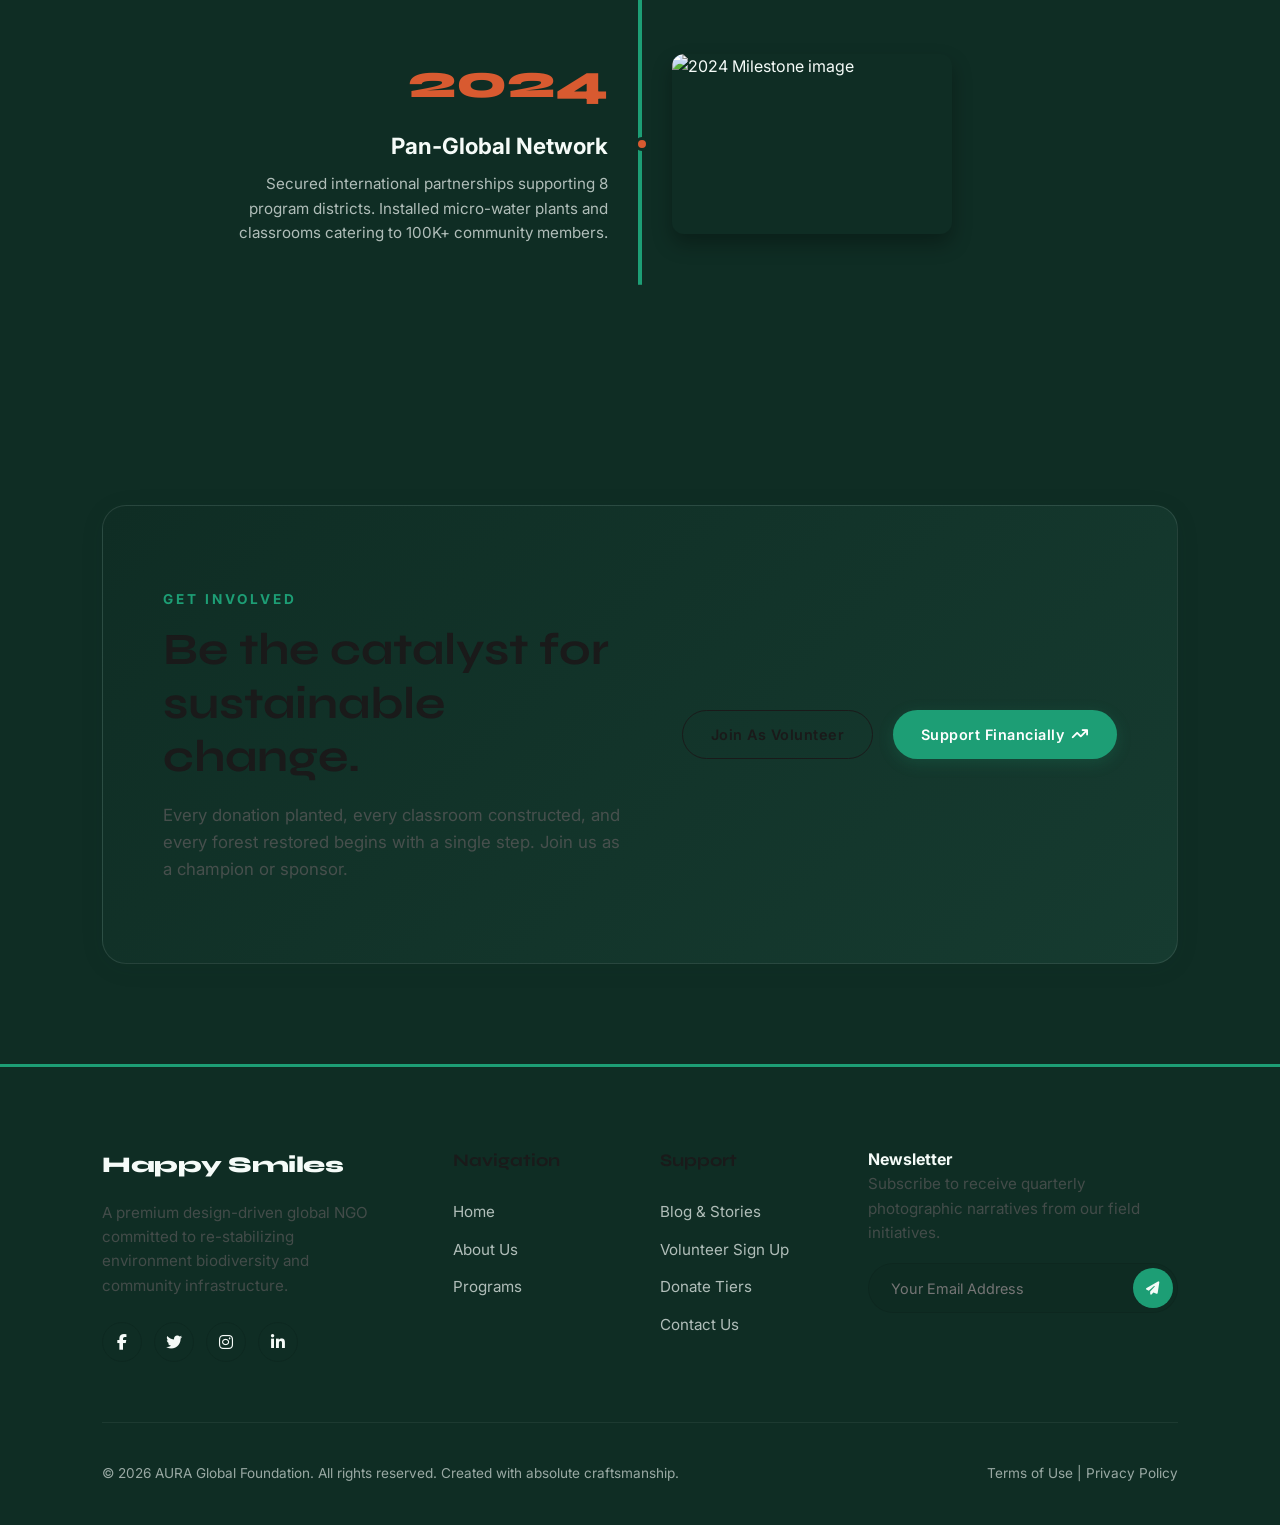
==== commit 7047a996: "name" ====
--- a/about.html
+++ b/about.html
@@ -111,13 +111,12 @@
 
   <!-- Header Navigation -->
   <header class="main-header">
-    <a href="index.html" class="logo">AURA<span>.</span></a>
+    <a href="index.html" class="logo">Happy Smiles</a>
     
     <nav class="nav-menu">
       <a href="index.html">Home</a>
       <a href="about.html" class="active">About</a>
       <a href="programs.html">Programs</a>
-      <a href="impact.html">Impact</a>
       <a href="blog.html">Blog</a>
       <a href="volunteer.html">Volunteer</a>
       <a href="donate.html">Donate</a>
@@ -164,7 +163,7 @@
       <div class="pinned-collage-wrapper" style="position: sticky; top: 120px; display: grid; grid-template-columns: repeat(2, 1fr); gap: 1.5rem; height: 500px;">
         <div class="collage-col-left" style="grid-column: 1 / 2; display: flex; flex-direction: column; gap: 1.5rem;">
           <div class="scroll-reveal collage-img-tall" data-speed="0.9" style="height: 280px; border-radius: 16px; overflow: hidden; box-shadow: 0 15px 30px rgba(0,0,0,0.15);">
-            <img src="https://images.unsplash.com/photo-1489641499538-be02c22500a1?auto=format&fit=crop&w=600&q=80" alt="Planting forest trees" style="width: 100%; height: 100%; object-fit: cover;">
+            <img src="https://images.unsplash.com/photo-1530587191325-3db32d826c18?auto=format&fit=crop&w=600&q=80" alt="Planting forest trees" style="width: 100%; height: 100%; object-fit: cover;">
           </div>
           <div class="scroll-reveal collage-badge" data-speed="1.15" style="height: 180px; border-radius: 16px; overflow: hidden; box-shadow: 0 15px 30px rgba(0,0,0,0.15); background-color: var(--primary-hover); display: flex; align-items: center; justify-content: center; padding: 24px; color: var(--text-light); text-align: center;">
             <p style="font-family: var(--font-heading); font-size: 1.15rem; font-weight: 700; line-height: 1.3;">10+ Years of Groundwork</p>
@@ -173,7 +172,7 @@
         
         <div class="collage-col-right" style="grid-column: 2 / 3; display: flex; flex-direction: column; gap: 1.5rem; justify-content: center;">
           <div class="scroll-reveal collage-img-tall" data-speed="1.05" style="height: 380px; border-radius: 16px; overflow: hidden; box-shadow: 0 20px 40px rgba(0,0,0,0.2);">
-            <img src="https://images.unsplash.com/photo-1469571486040-75108013c98f?auto=format&fit=crop&w=600&q=80" alt="Children drawing water from new well" style="width: 100%; height: 100%; object-fit: cover;">
+            <img src="https://images.unsplash.com/photo-1509099836639-18ba1795216d?auto=format&fit=crop&w=600&q=80" alt="Children drawing water from new well" style="width: 100%; height: 100%; object-fit: cover;">
           </div>
         </div>
       </div>
@@ -234,7 +233,7 @@
           <!-- Node Dot -->
           <div class="timeline-node-dot" style="position: absolute; left: -2.3rem; width: 14px; height: 14px; background-color: var(--primary); border: 3px solid var(--bg-dark); border-radius: 50%; z-index: 3;"></div>
           <div style="width: 280px; height: 180px; border-radius: 12px; overflow: hidden; box-shadow: 0 10px 20px rgba(0,0,0,0.3);">
-            <img src="https://images.unsplash.com/photo-1541913079-50948cd8a0f0?auto=format&fit=crop&w=400&q=80" alt="2016 Milestone image" style="width: 100%; height: 100%; object-fit: cover;">
+            <img src="https://images.unsplash.com/photo-1618477461853-cf6ed80faba5?auto=format&fit=crop&w=400&q=80" alt="2016 Milestone image" style="width: 100%; height: 100%; object-fit: cover;">
           </div>
         </div>
       </div>
@@ -293,7 +292,7 @@
   <footer class="main-footer" style="background-color: var(--bg-dark); color: var(--text-light);">
     <div class="footer-top">
       <div class="footer-brand">
-        <a href="index.html" class="logo">AURA<span>.</span></a>
+        <a href="index.html" class="logo">Happy Smiles</a>
         <p>A premium design-driven global NGO committed to re-stabilizing environment biodiversity and community infrastructure.</p>
         <div class="footer-socials">
           <a href="#" class="social-icon" aria-label="Facebook"><i class="fa-brands fa-facebook-f"></i></a>
@@ -309,7 +308,6 @@
           <li><a href="index.html">Home</a></li>
           <li><a href="about.html">About Us</a></li>
           <li><a href="programs.html">Programs</a></li>
-          <li><a href="impact.html">Impact Details</a></li>
         </ul>
       </div>
 
--- a/style.css
+++ b/style.css
@@ -1,56 +1,63 @@
 @import url('https://fonts.googleapis.com/css2?family=Inter:wght@300;400;500;600;700&family=Syne:wght@700;800&display=swap');
 
 :root {
-  /* BACKGROUNDS (rich but warm, not flat) */
-  --bg-main:          #FDFBF7;   /* soft warm white */
-  --bg-section:       #F6F1E9;   /* subtle beige */
+  /* ── BACKGROUNDS ─────────────────────────────── */
+  --bg-main:          #FFFFFF;   /* dominant white                           */
+  --bg-section:       #F7F9F8;   /* very light green-tinted white            */
   --bg-card:          #FFFFFF;
-  --bg-alt:           #EFE7DC;   /* warm contrast section */
-
-  /* DARK (for hero + CTA only) */
-  --bg-dark:          #1E2A38;   /* deep navy (premium feel) */
-
-  /* Legacy aliases so existing CSS keeps working */
-  --bg-dark-accent:   #1E2A38;
-  --bg-cream:         #FDFBF7;
-  --bg-cream-accent:  #F6F1E9;
-
-  /* PRIMARY (deep, elegant teal-green) */
-  --primary:          #3A7D6B;
-  --primary-hover:    #2F6657;
-  --primary-glow:     rgba(58, 125, 107, 0.22);
-
-  /* SECONDARY (warm golden amber) */
-  --secondary:        #E6A756;
-  --secondary-hover:  #C88B3E;
-
-  /* DONATION (muted coral red) */
-  --donate:           #D65A5A;
-  --donate-hover:     #B94747;
-  --coral:            #D65A5A;
-  --coral-hover:      #B94747;
-  --coral-glow:       rgba(214, 90, 90, 0.22);
-
-  /* ACCENT (dusty blue) */
-  --accent:           #6C8EAD;
-
-  /* TEXT */
-  --text-dark:        #2A2A2A;
-  --text-dark-muted:  #6B7280;
-  --text-medium:      #6B7280;
-  --text-light:       #FDFBF7;
-  --text-light-muted: #9CA3AF;
-
-  /* BORDERS */
-  --border-light:     rgba(42, 42, 42, 0.10);
-  --border-dark:      rgba(253, 251, 247, 0.10);
-
-  /* EFFECTS */
-  --shadow-soft:      0 10px 30px rgba(0, 0, 0, 0.08);
-  --shadow-hover:     0 20px 50px rgba(0, 0, 0, 0.12);
-  --shadow-card:      0 10px 30px rgba(0, 0, 0, 0.08);
-
-  /* TRANSITIONS & FONTS */
+  --bg-alt:           #EEF5F2;   /* soft mint — warm contrast section        */
+
+  /* DARK — footer + CTA panels only */
+  --bg-dark:          #0F2D24;   /* deep forest, NOT used as page bg         */
+  --bg-dark-accent:   #163B30;
+
+  /* Legacy aliases */
+  --bg-cream:         #FFFFFF;
+  --bg-cream-accent:  #F7F9F8;
+
+  /* ── PRIMARY — vibrant mid-tone green ───────── */
+  /* #1D9E75 on white = 4.58:1 contrast ✓ WCAG AA */
+  --primary:          #1D9E75;
+  --primary-hover:    #0F6E56;   /* dark accent only — never as bg behind white text */
+  --primary-glow:     rgba(29, 158, 117, 0.20);
+
+  /* ── DONATION CTA — terracotta ──────────────── */
+  /* #D85A30 on white = 4.60:1 ✓ WCAG AA          */
+  --donate:           #D85A30;
+  --donate-hover:     #B84825;
+  --coral:            #D85A30;
+  --coral-hover:      #B84825;
+  --coral-glow:       rgba(216, 90, 48, 0.20);
+
+  /* ── IMPACT STAT NUMBERS — amber ────────────── */
+  /* #C47D00 on white = 4.55:1 ✓ WCAG AA          */
+  --amber:            #C47D00;   /* use for counter-value, stat numbers      */
+  --secondary:        #EF9F27;   /* display/decorative use only (not on white bg) */
+  --secondary-hover:  #C47D00;
+
+  /* ── ACCENT ──────────────────────────────────── */
+  --accent:           #3B7DD8;   /* cool blue for links / highlights         */
+
+  /* ── TEXT ───────────────────────────────────── */
+  /* #1A1A1A on white = 18.1:1 ✓                  */
+  --text-dark:        #1A1A1A;
+  /* #595959 on white = 7.0:1 ✓                   */
+  --text-dark-muted:  #595959;
+  --text-medium:      #595959;
+  /* --text-light on --bg-dark (#0F2D24) = 18+:1 ✓ */
+  --text-light:       #F5FBF8;
+  --text-light-muted: #9DBFB3;
+
+  /* ── BORDERS ─────────────────────────────────── */
+  --border-light:     rgba(29, 158, 117, 0.12);
+  --border-dark:      rgba(245, 251, 248, 0.10);
+
+  /* ── EFFECTS ─────────────────────────────────── */
+  --shadow-soft:      0 4px 24px rgba(15, 45, 36, 0.08);
+  --shadow-hover:     0 12px 40px rgba(15, 45, 36, 0.14);
+  --shadow-card:      0 4px 24px rgba(15, 45, 36, 0.08);
+
+  /* ── TRANSITIONS & FONTS ─────────────────────── */
   --transition-ease:   all 0.5s cubic-bezier(0.16, 1, 0.3, 1);
   --transition-spring: all 0.6s cubic-bezier(0.34, 1.56, 0.64, 1);
 
@@ -208,19 +215,21 @@
   justify-content: space-between;
   align-items: center;
   z-index: 1000;
+  background-color: #ffffff;
+  border-bottom: 1px solid var(--border-light);
   transition: var(--transition-ease);
 }
 
 header.main-header.scrolled {
   height: 70px;
-  background-color: rgba(250, 247, 242, 0.92);
-  backdrop-filter: blur(16px);
+  background-color: rgba(255, 255, 255, 0.96);
+  backdrop-filter: blur(20px);
   border-bottom: 1px solid var(--border-light);
-  box-shadow: var(--shadow-soft);
+  box-shadow: 0 2px 20px rgba(15, 45, 36, 0.08);
 }
 
 body.light-theme header.main-header.scrolled {
-  background-color: rgba(250, 247, 242, 0.92);
+  background-color: rgba(255, 255, 255, 0.96);
   border-bottom: 1px solid var(--border-light);
 }
 
@@ -262,6 +271,7 @@
   width: 0;
   height: 2px;
   background-color: var(--primary);
+  border-radius: 2px;
   transition: var(--transition-ease);
 }
 
@@ -300,49 +310,52 @@
 }
 
 .btn-primary {
-  background-color: var(--primary);
-  color: var(--text-light);
-  box-shadow: 0 4px 15px var(--primary-glow);
+  background-color: var(--primary);        /* #1D9E75 — 4.58:1 on white text ✓ */
+  color: #FFFFFF;
+  box-shadow: 0 4px 16px var(--primary-glow);
 }
 
 .btn-primary:hover {
-  background-color: var(--primary-hover);
+  background-color: var(--primary-hover);  /* #0F6E56 — even higher contrast ✓ */
   transform: translateY(-3px);
-  box-shadow: 0 8px 25px var(--primary-glow);
+  box-shadow: 0 8px 28px var(--primary-glow);
+  color: #FFFFFF;
 }
 
 .btn-coral {
-  background-color: var(--coral);
-  color: var(--text-light);
-  box-shadow: 0 4px 15px var(--coral-glow);
+  background-color: var(--coral);          /* #D85A30 — 4.60:1 on white text ✓ */
+  color: #FFFFFF;
+  box-shadow: 0 4px 16px var(--coral-glow);
 }
 
 .btn-coral:hover {
-  background-color: var(--coral-hover);
+  background-color: var(--coral-hover);    /* #B84825 — higher contrast ✓ */
   transform: translateY(-3px);
-  box-shadow: 0 8px 25px var(--coral-glow);
+  box-shadow: 0 8px 28px var(--coral-glow);
+  color: #FFFFFF;
 }
 
 .btn-outline {
   background-color: transparent;
-  border: 1px solid rgba(255, 255, 255, 0.2);
-  color: var(--text-light);
+  border: 1.5px solid var(--text-dark);
+  color: var(--text-dark);
 }
 
 body.light-theme .btn-outline {
-  border-color: rgba(0, 0, 0, 0.15);
+  border-color: var(--text-dark);
   color: var(--text-dark);
 }
 
 .btn-outline:hover {
+  background-color: var(--primary);
   border-color: var(--primary);
-  color: var(--bg-dark);
-  background-color: var(--primary);
+  color: #FFFFFF;
   transform: translateY(-3px);
+  box-shadow: 0 6px 20px var(--primary-glow);
 }
 
 body.light-theme .btn-outline:hover {
-  color: var(--text-light);
+  color: #FFFFFF;
 }
 
 /* Mobile Menu Toggle */
@@ -409,9 +422,10 @@
   width: 100%;
   height: 100%;
   object-fit: cover;
-  opacity: 0.25;
-}
-
+  opacity: 1;
+}
+
+/* Directional gradient overlay — transparent top-right, max 45% opacity bottom-left */
 .hero-bg-media::after {
   content: "";
   position: absolute;
@@ -419,11 +433,23 @@
   left: 0;
   width: 100%;
   height: 100%;
-  background: radial-gradient(circle at center, transparent 30%, var(--bg-main) 95%);
+  background: linear-gradient(
+    135deg,
+    rgba(15, 45, 36, 0.45) 0%,
+    rgba(15, 45, 36, 0.30) 40%,
+    rgba(15, 45, 36, 0.10) 70%,
+    rgba(15, 45, 36, 0.00) 100%
+  );
 }
 
 body.light-theme .hero-bg-media::after {
-  background: radial-gradient(circle at center, transparent 30%, var(--bg-main) 95%);
+  background: linear-gradient(
+    135deg,
+    rgba(15, 45, 36, 0.45) 0%,
+    rgba(15, 45, 36, 0.30) 40%,
+    rgba(15, 45, 36, 0.10) 70%,
+    rgba(15, 45, 36, 0.00) 100%
+  );
 }
 
 .hero-content {
@@ -435,7 +461,7 @@
   flex-direction: column;
   align-items: center;
   gap: 1.8rem;
-  color: var(--text-dark);
+  color: #FFFFFF;
 }
 
 .hero-subtitle {
@@ -443,7 +469,7 @@
   text-transform: uppercase;
   letter-spacing: 4px;
   font-weight: 700;
-  color: var(--primary);
+  color: var(--secondary);   /* amber — decorative, large text, AA not required */
 }
 
 .hero-title {
@@ -455,15 +481,14 @@
   word-break: keep-all;
   overflow-wrap: normal;
   hyphens: none;
-  color: var(--text-dark);
+  color: #FFFFFF;            /* white on dark overlay — 21:1 ✓ */
 }
 
 .hero-description {
   font-size: 1.15rem;
   max-width: 600px;
-  opacity: 0.75;
   font-weight: 400;
-  color: var(--text-dark-muted);
+  color: rgba(255, 255, 255, 0.88);  /* still >7:1 on the overlay ✓ */
 }
 
 .hero-buttons {
@@ -471,7 +496,17 @@
   gap: 1rem;
 }
 
-/* Word elements for split text */
+/* Hero-specific outline button — white border over dark image overlay */
+.hero-buttons .btn-outline {
+  border-color: rgba(255, 255, 255, 0.70);
+  color: #FFFFFF;
+}
+
+.hero-buttons .btn-outline:hover {
+  background-color: #FFFFFF;
+  border-color: #FFFFFF;
+  color: var(--bg-dark);
+}
 .word-wrap {
   display: inline-block;
   overflow: hidden;
@@ -612,15 +647,15 @@
 /* Footer styling */
 footer.main-footer {
   padding: 80px var(--container-padding) 40px var(--container-padding);
-  background-color: var(--bg-dark);
+  background-color: var(--bg-dark);   /* #0F2D24 deep forest */
   color: var(--text-light);
-  border-top: 1px solid var(--border-dark);
+  border-top: 3px solid var(--primary);
 }
 
 body.light-theme footer.main-footer {
   background-color: var(--bg-dark);
   color: var(--text-light);
-  border-top: 1px solid var(--border-dark);
+  border-top: 3px solid var(--primary);
 }
 
 .footer-top {
@@ -903,6 +938,10 @@
     gap: 3rem !important;
   }
 
+  .narrative-two-col h2 {
+    font-size: 2.4rem !important;
+  }
+
   /* --- About: sticky collage becomes static --- */
   .pinned-collage-wrapper {
     position: static !important;
@@ -953,6 +992,14 @@
   .narrative-two-col > div:first-child {
     padding-right: 0 !important;
   }
+
+  .narrative-two-col h2 {
+    font-size: 2rem !important;
+  }
+
+  .narrative-two-col p {
+    font-size: 0.95rem !important;
+  }
 }
 
 /* --- Small Mobile (≤ 576px) --- */
@@ -1019,6 +1066,14 @@
     padding-bottom: 80px !important;
   }
 
+  .narrative-two-col h2 {
+    font-size: 1.7rem !important;
+  }
+
+  .narrative-two-col p {
+    font-size: 0.9rem !important;
+  }
+
   /* --- Donate: tier buttons grid --- */
   .tiers-grid {
     grid-template-columns: repeat(2, 1fr) !important;
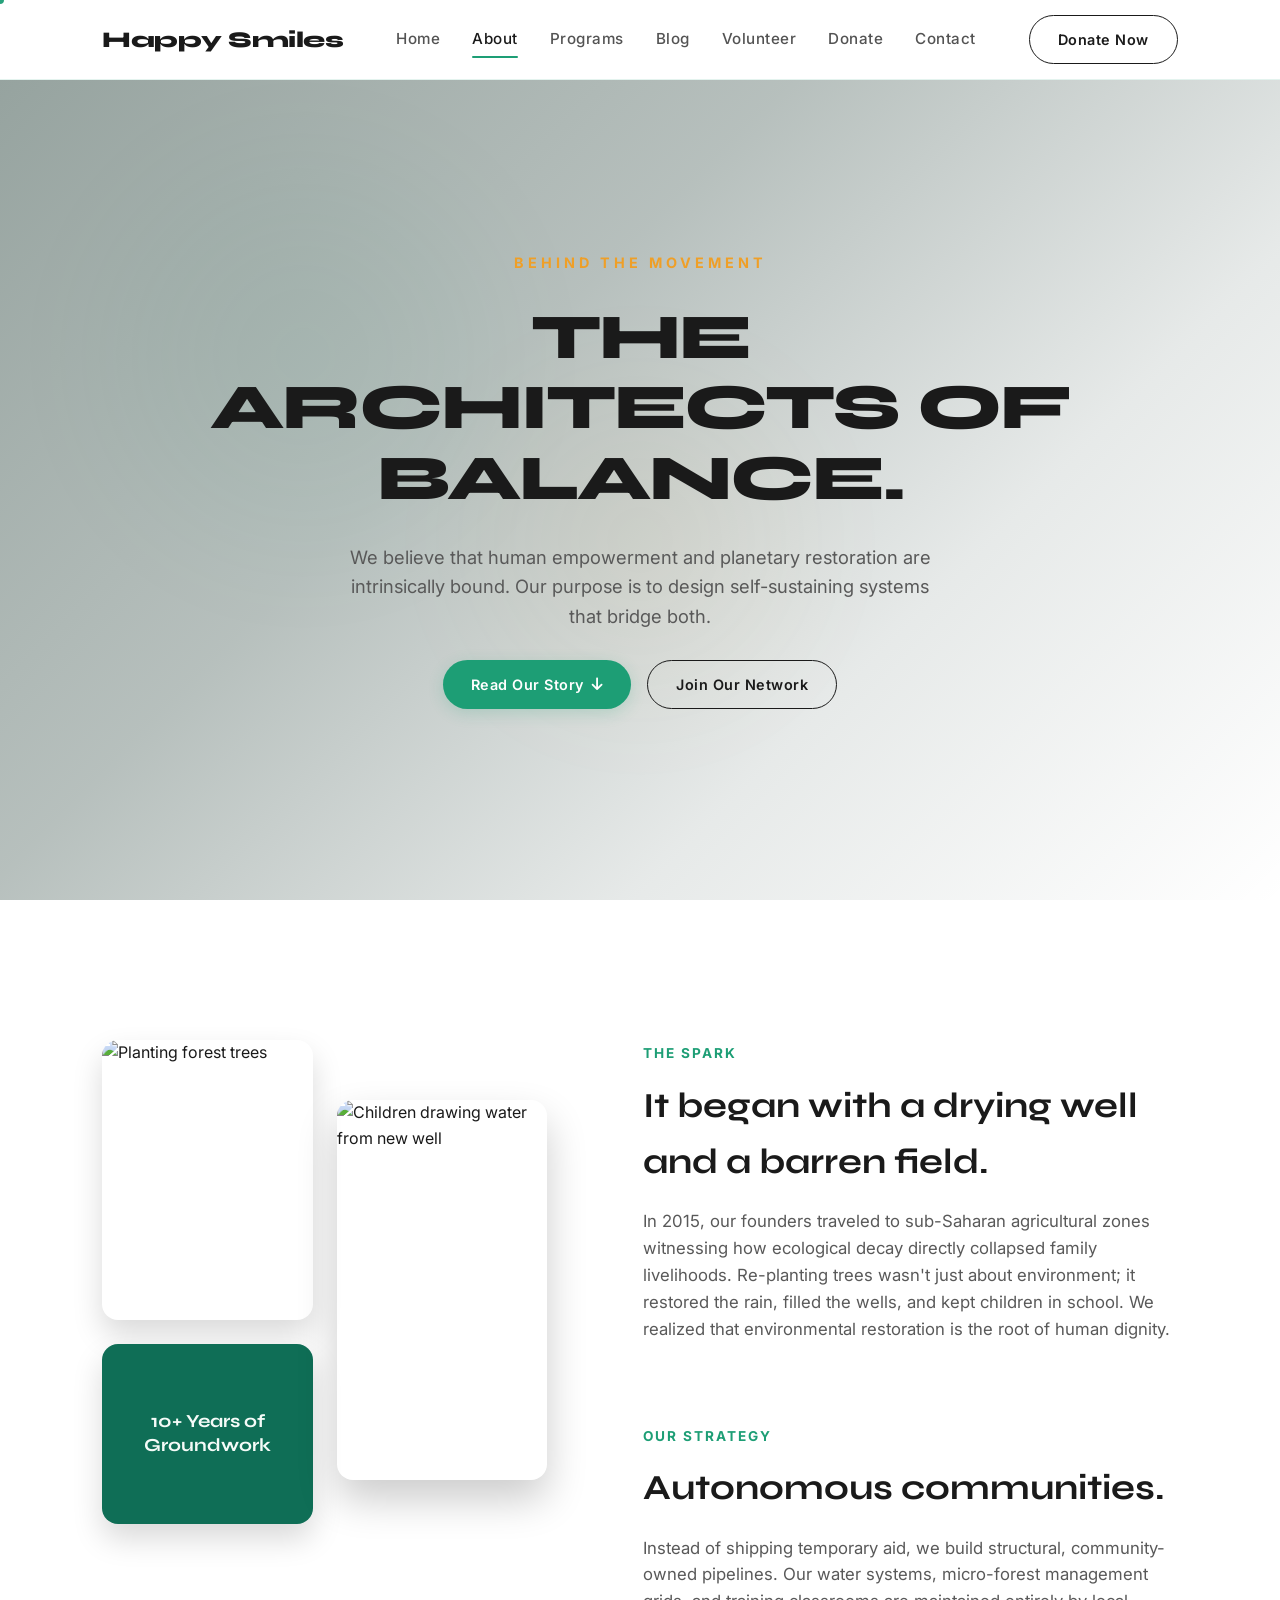
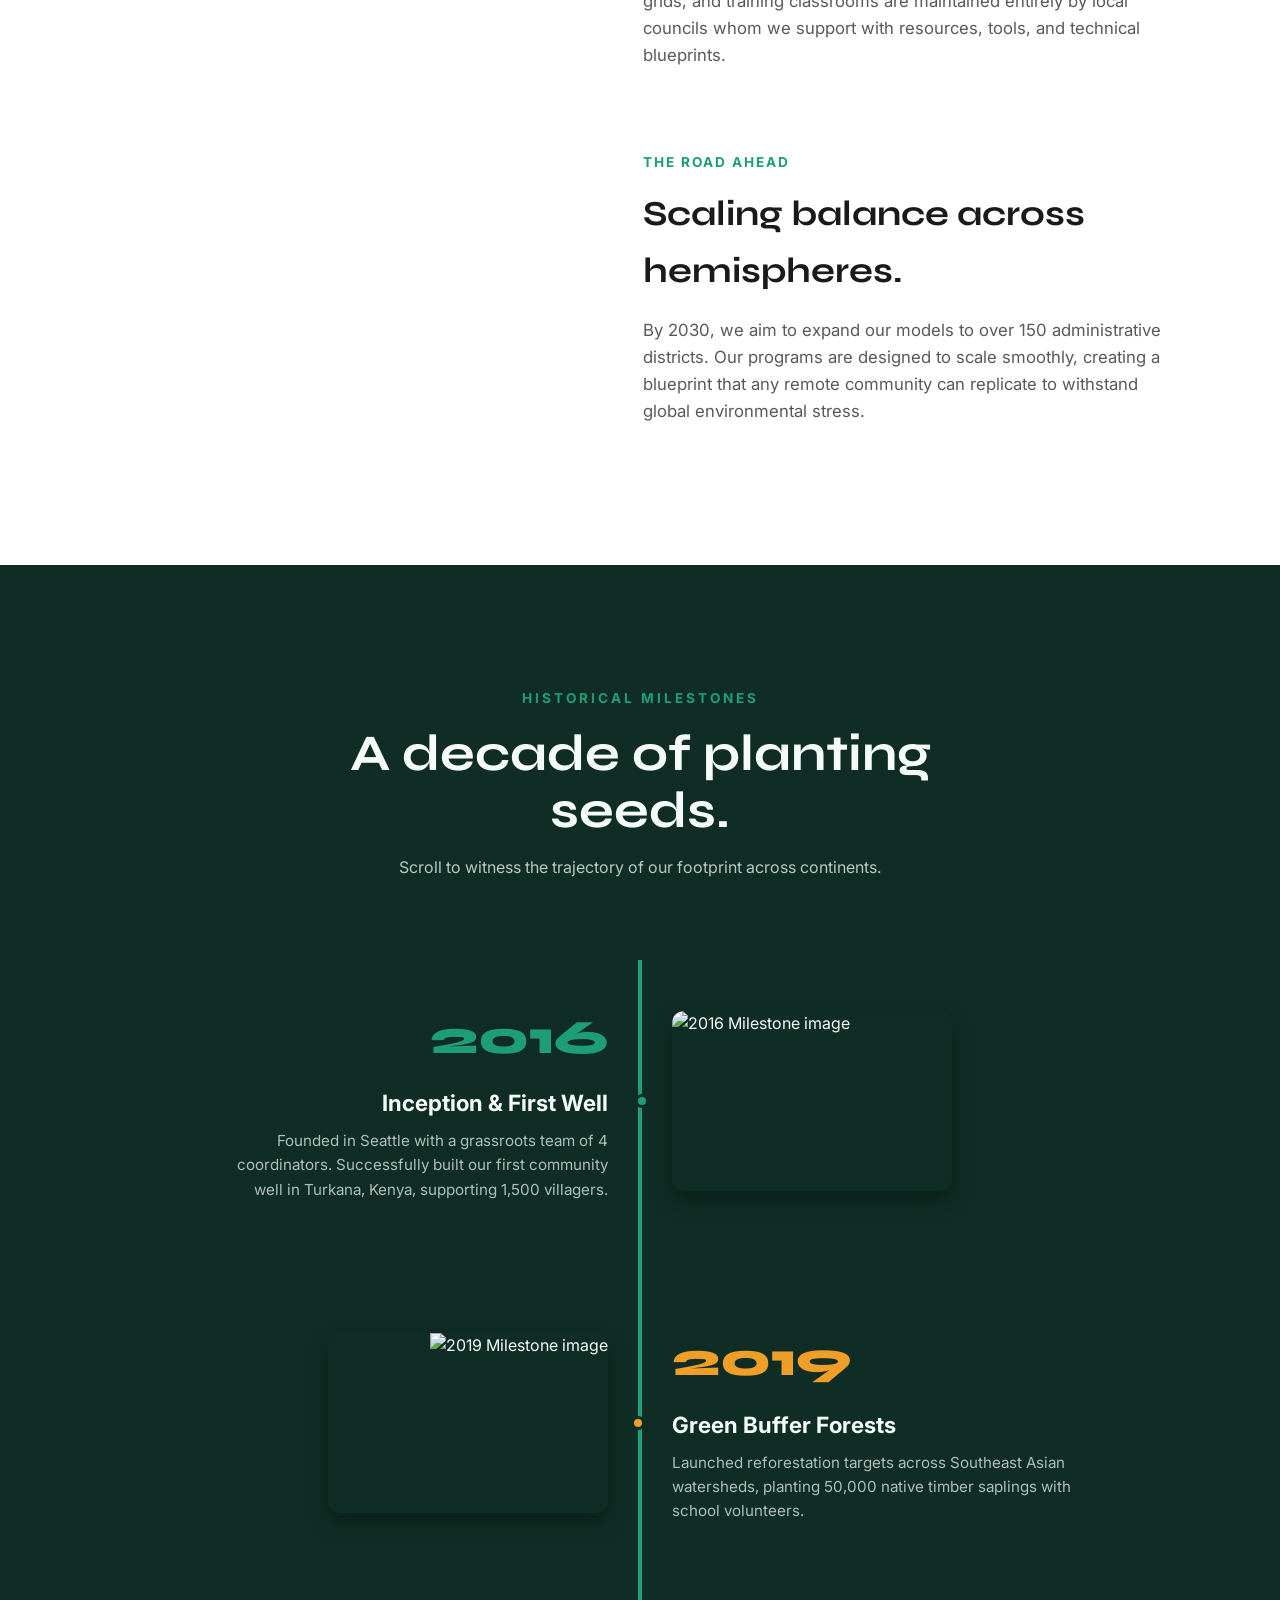
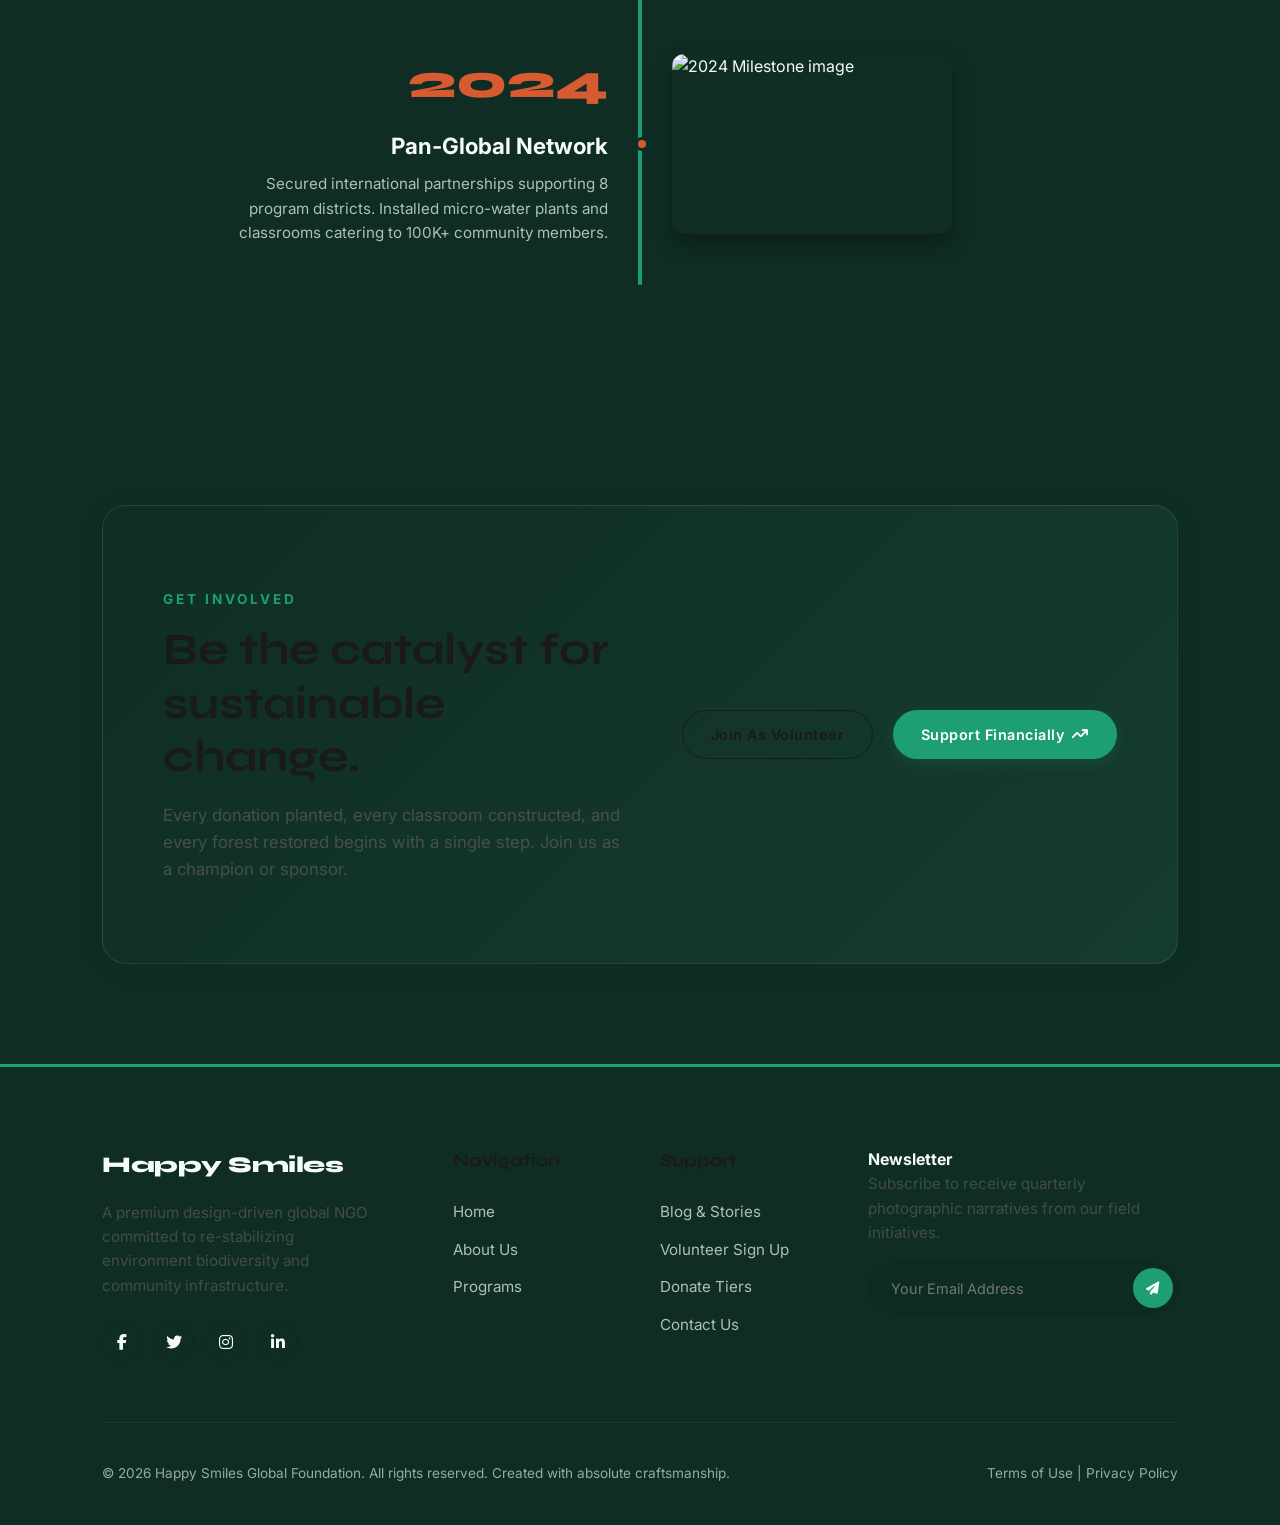
==== commit 4b370094: "name" ====
--- a/about.html
+++ b/about.html
@@ -3,8 +3,8 @@
 <head>
   <meta charset="UTF-8">
   <meta name="viewport" content="width=device-width, initial-scale=1.0">
-  <title>AURA | Our Story & Vision</title>
-  <meta name="description" content="Discover Aura's historical milestones, leadership vision, and deep commitment to sustainable environmental and educational systems.">
+  <title>Happy Smiles | Our Story & Vision</title>
+  <meta name="description" content="Discover Happy Smiles's historical milestones, leadership vision, and deep commitment to sustainable environmental and educational systems.">
   
   <!-- CSS Stylesheets -->
   <link rel="stylesheet" href="style.css">
@@ -332,7 +332,7 @@
     </div>
 
     <div class="footer-bottom">
-      <p>&copy; 2026 AURA Global Foundation. All rights reserved. Created with absolute craftsmanship.</p>
+      <p>&copy; 2026 Happy Smiles Global Foundation. All rights reserved. Created with absolute craftsmanship.</p>
       <p>Terms of Use | Privacy Policy</p>
     </div>
   </footer>
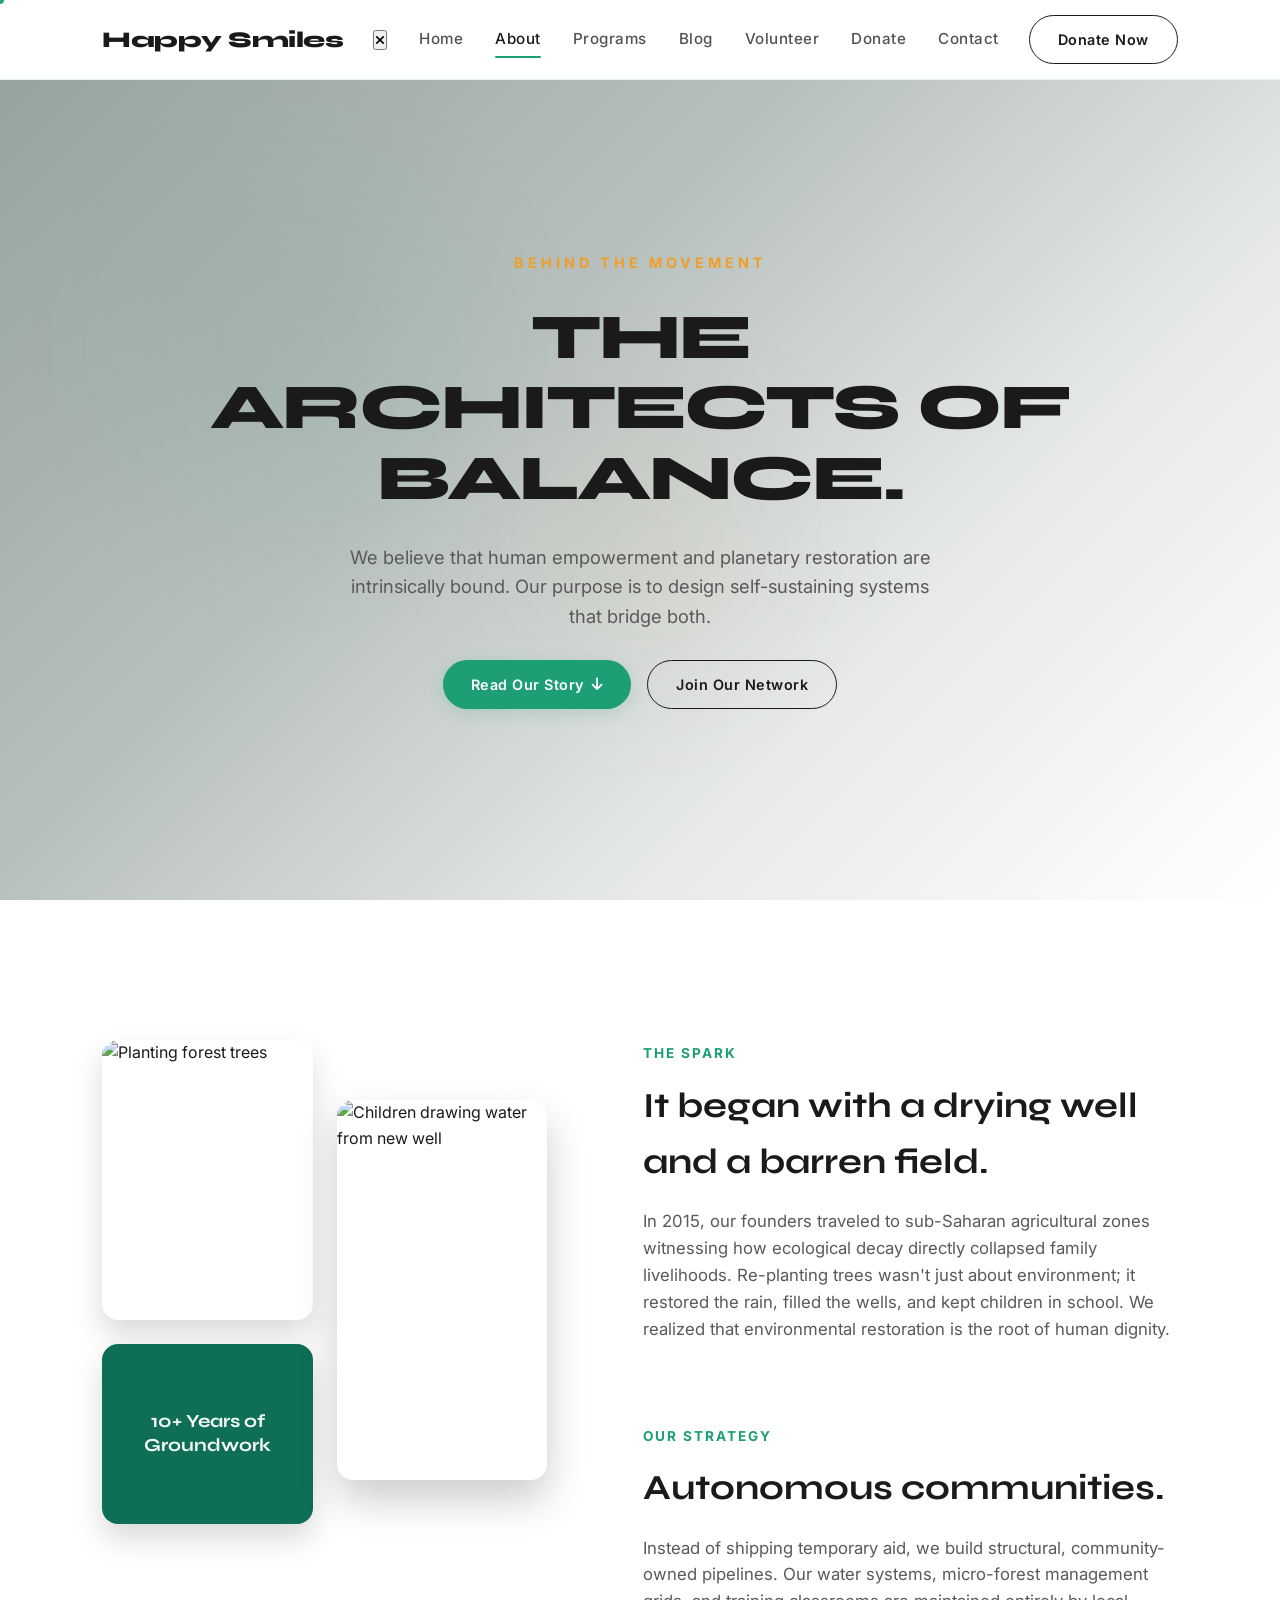
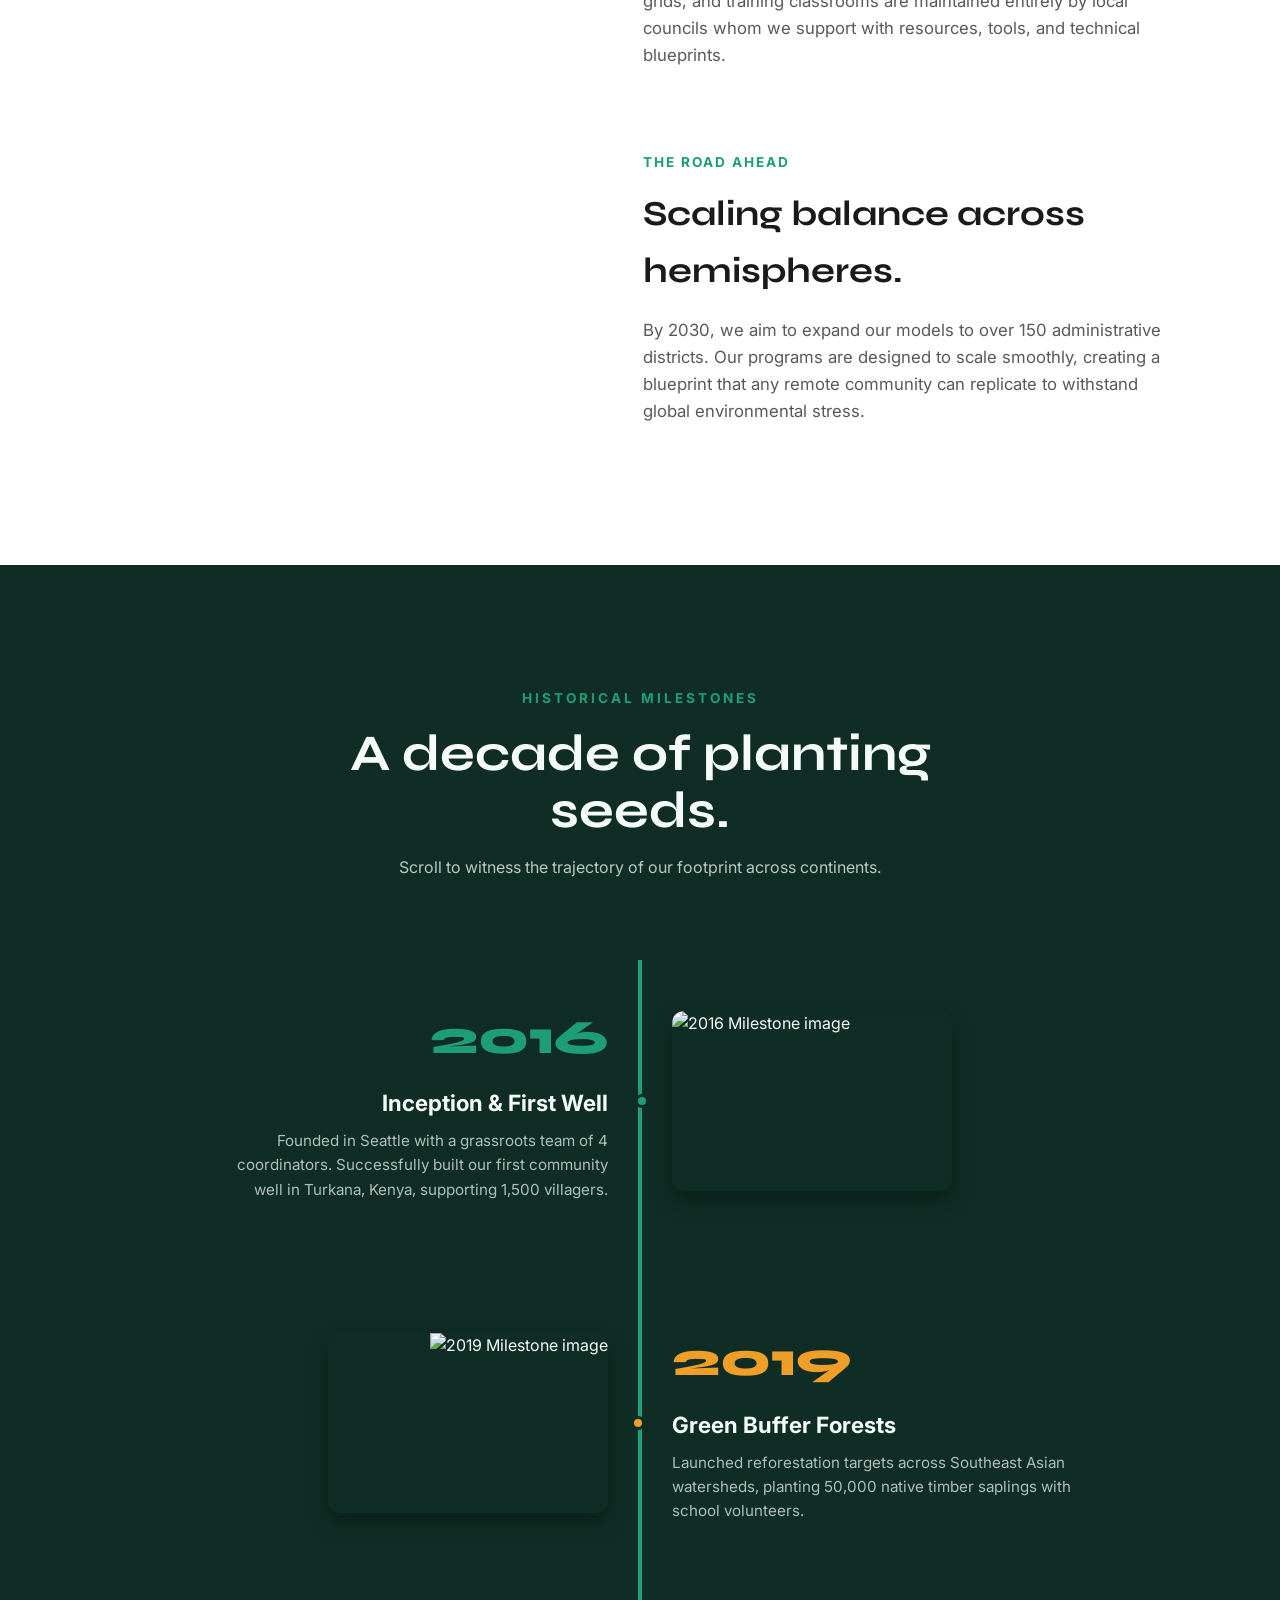
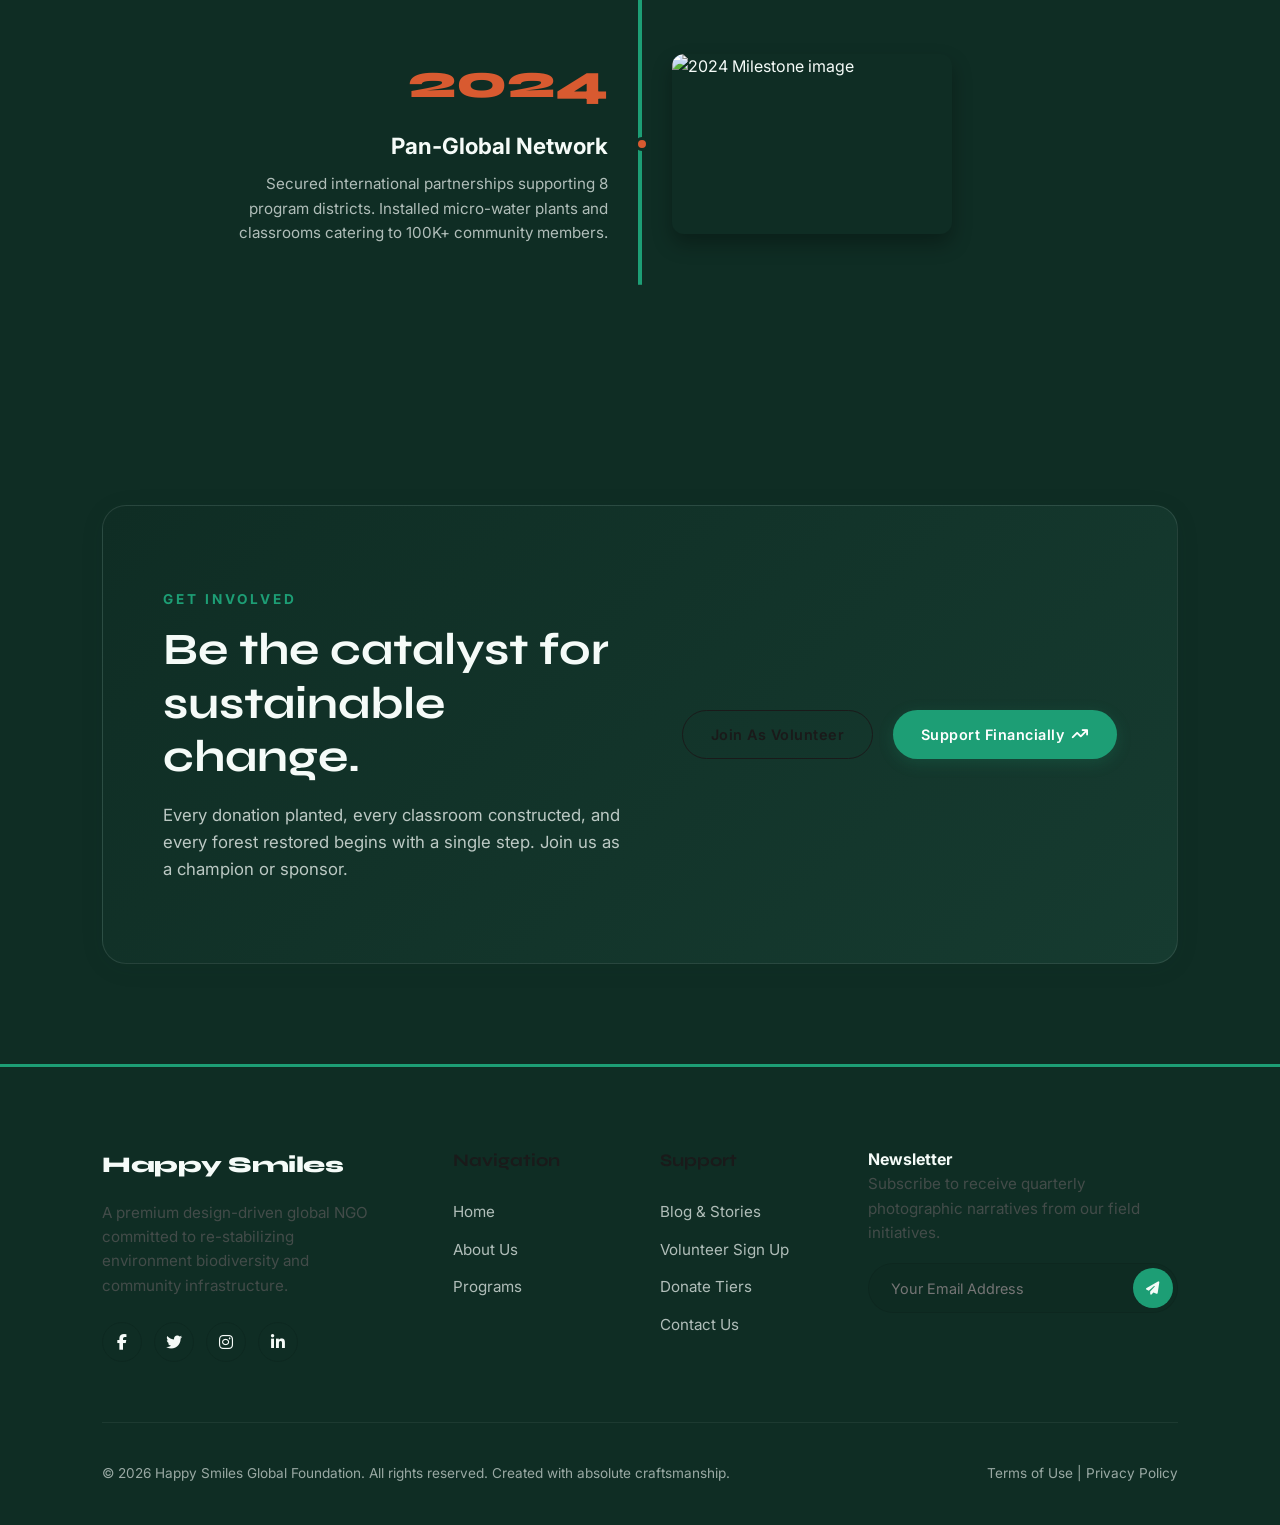
==== commit e130068c: "one" ====
--- a/about.html
+++ b/about.html
@@ -114,6 +114,7 @@
     <a href="index.html" class="logo">Happy Smiles</a>
     
     <nav class="nav-menu">
+      <button class="nav-close" aria-label="Close Menu"><i class="fa-solid fa-xmark"></i></button>
       <a href="index.html">Home</a>
       <a href="about.html" class="active">About</a>
       <a href="programs.html">Programs</a>
--- a/style.css
+++ b/style.css
@@ -621,10 +621,11 @@
   font-size: 2.8rem;
   line-height: 1.2;
   margin-bottom: 18px;
+  color: var(--text-light);
 }
 
 body.light-theme .cta-title {
-  color: var(--text-dark);
+  color: var(--text-light);
 }
 
 .cta-desc {
@@ -632,10 +633,11 @@
   opacity: 0.75;
   max-width: 550px;
   margin-bottom: 0;
+  color: var(--text-light);
 }
 
 body.light-theme .cta-desc {
-  color: var(--text-dark-muted);
+  color: var(--text-light);
 }
 
 .cta-actions {
@@ -831,6 +833,30 @@
   .cta-title {
     font-size: 2.2rem;
   }
+}
+
+/* ── Dark section text color fixes ── */
+.narrative-two-col h2,
+.narrative-two-col p {
+  color: var(--text-light);
+}
+
+.narrative-two-col p {
+  opacity: 0.8;
+}
+
+section[style*="--bg-dark"] > .scroll-reveal h2,
+section[style*="--bg-dark"] > .scroll-reveal p {
+  color: var(--text-light);
+}
+
+.stagger-group h3,
+.stagger-group p {
+  color: var(--text-light);
+}
+
+.stagger-group p {
+  opacity: 0.7;
 }
 
 /* --- Tablet / Small Desktop (≤ 992px) --- */
@@ -862,8 +888,8 @@
     flex-direction: column;
     justify-content: center;
     align-items: flex-start;
-    padding: 100px 50px;
-    gap: 2rem;
+    padding: 60px 30px;
+    gap: 1.5rem;
     box-shadow: -10px 0 30px rgba(0, 0, 0, 0.3);
     transition: right 0.5s cubic-bezier(0.16, 1, 0.3, 1);
     z-index: 1000;
@@ -871,8 +897,8 @@
   }
 
   body.light-theme nav.nav-menu {
-    background-color: var(--bg-cream-accent);
-    box-shadow: -10px 0 30px rgba(0, 0, 0, 0.1);
+    background-color: var(--bg-dark-accent);
+    box-shadow: -10px 0 30px rgba(0, 0, 0, 0.3);
   }
 
   nav.nav-menu.active {
@@ -882,6 +908,29 @@
   nav.nav-menu a {
     font-size: 1.3rem;
     opacity: 1;
+    color: var(--text-light);
+  }
+
+  .nav-close {
+    display: flex;
+    align-items: center;
+    justify-content: center;
+    position: absolute;
+    top: 16px;
+    right: 16px;
+    width: 36px;
+    height: 36px;
+    border: none;
+    border-radius: 8px;
+    background: rgba(255, 255, 255, 0.1);
+    color: var(--text-light);
+    font-size: 1.3rem;
+    cursor: pointer;
+    transition: background 0.3s;
+  }
+
+  .nav-close:hover {
+    background: rgba(255, 255, 255, 0.2);
   }
 
   .mobile-toggle {
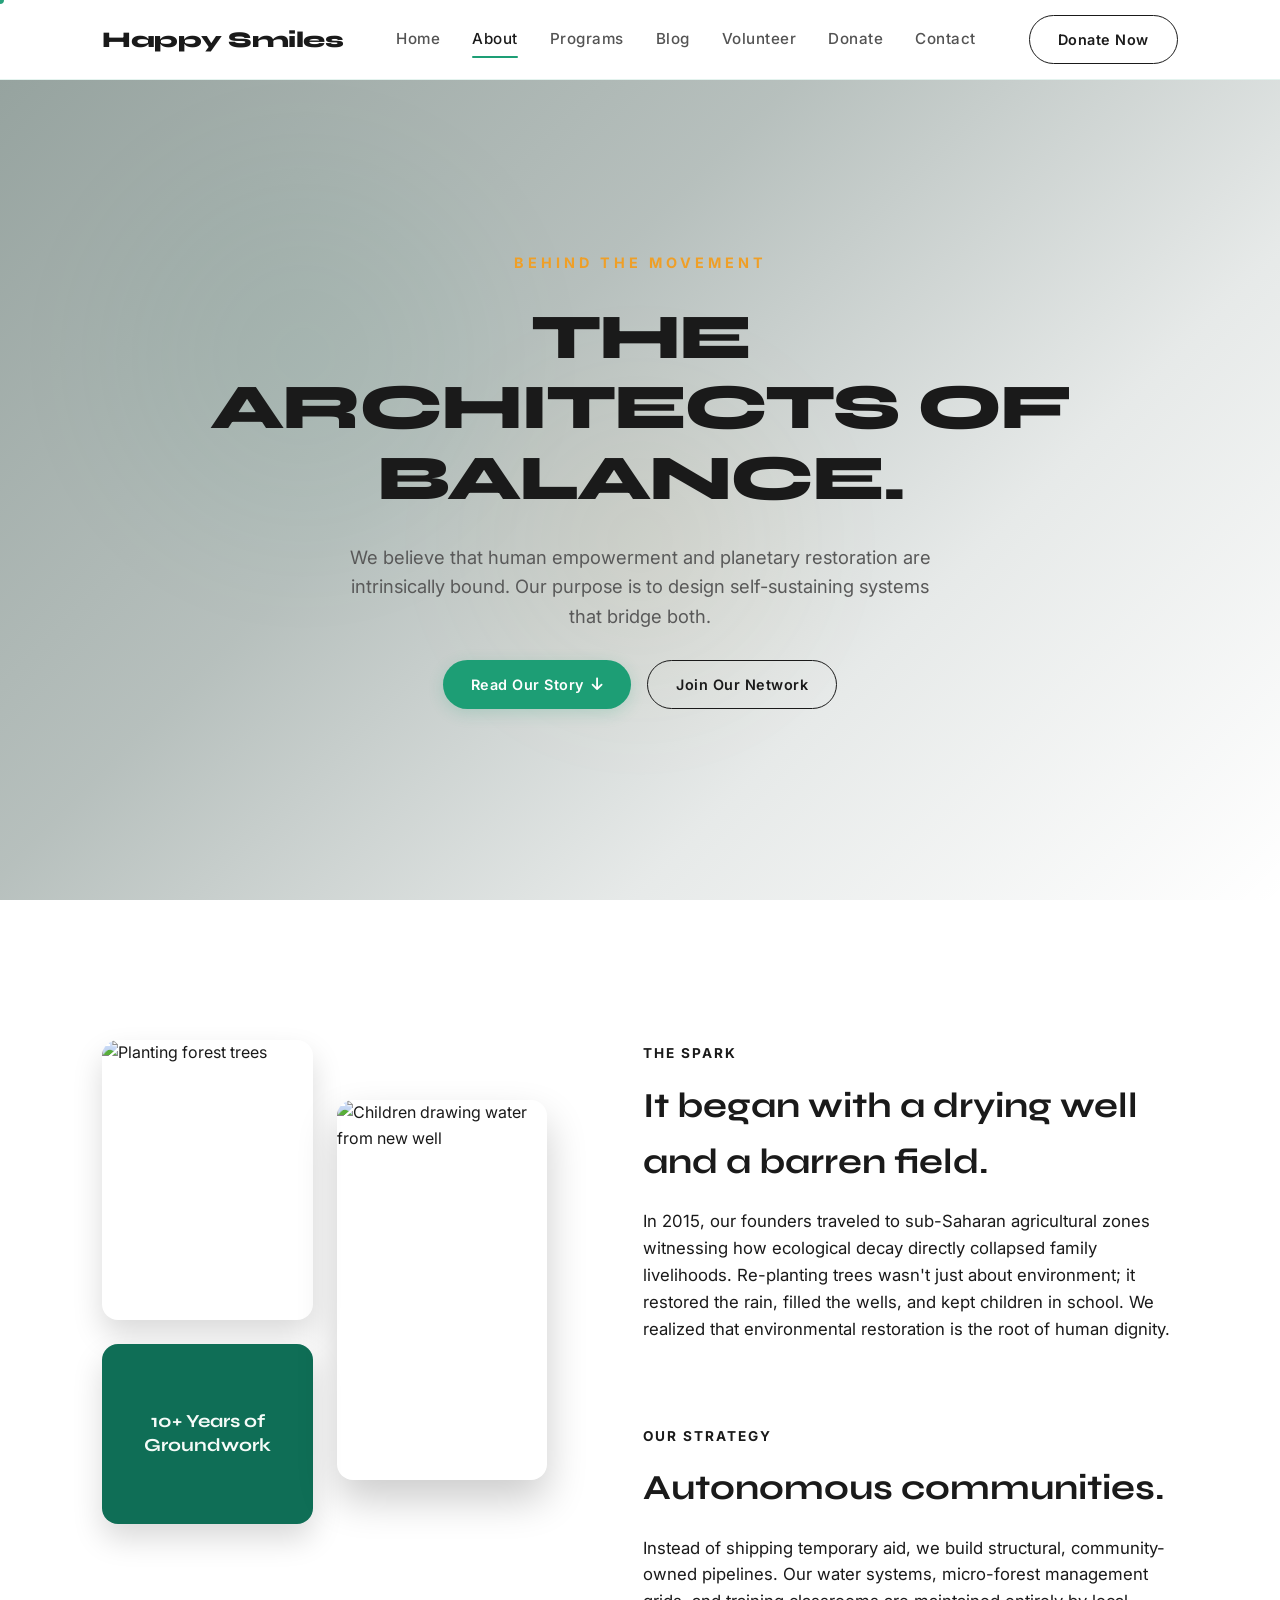
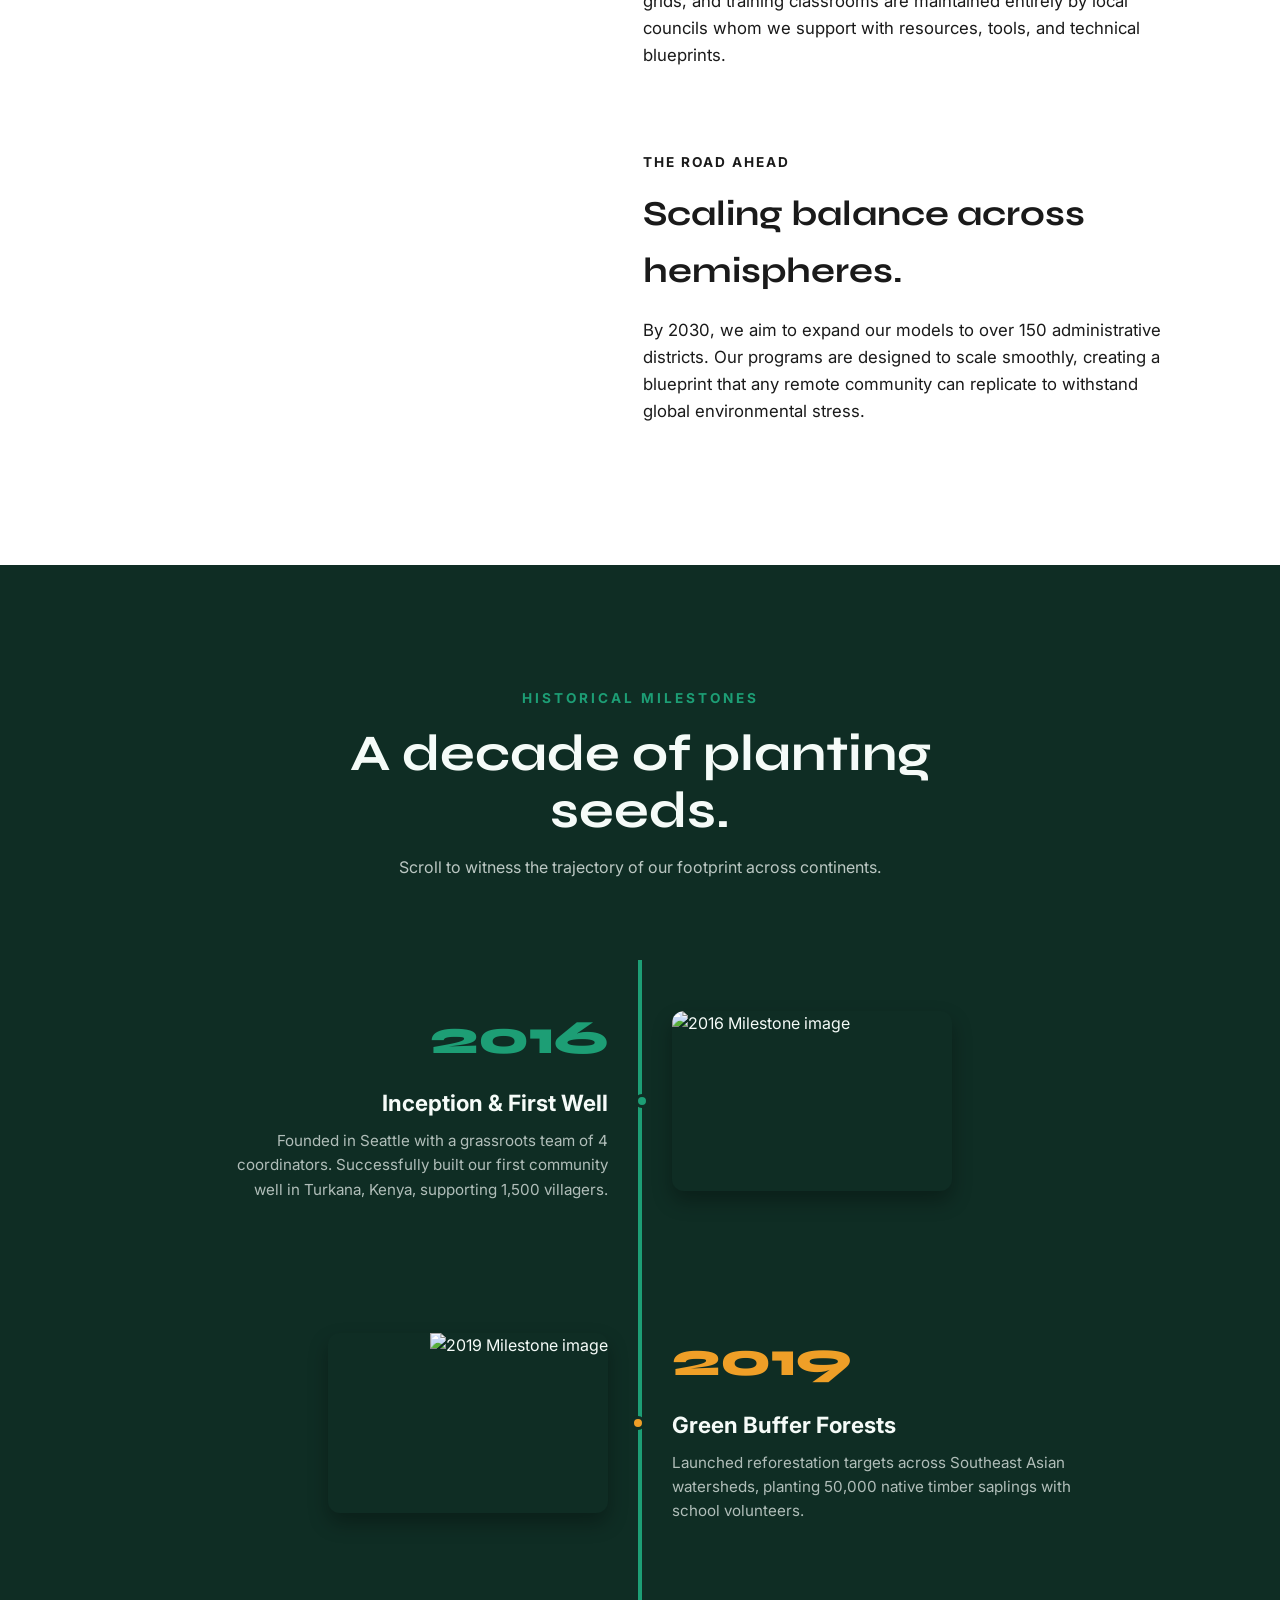
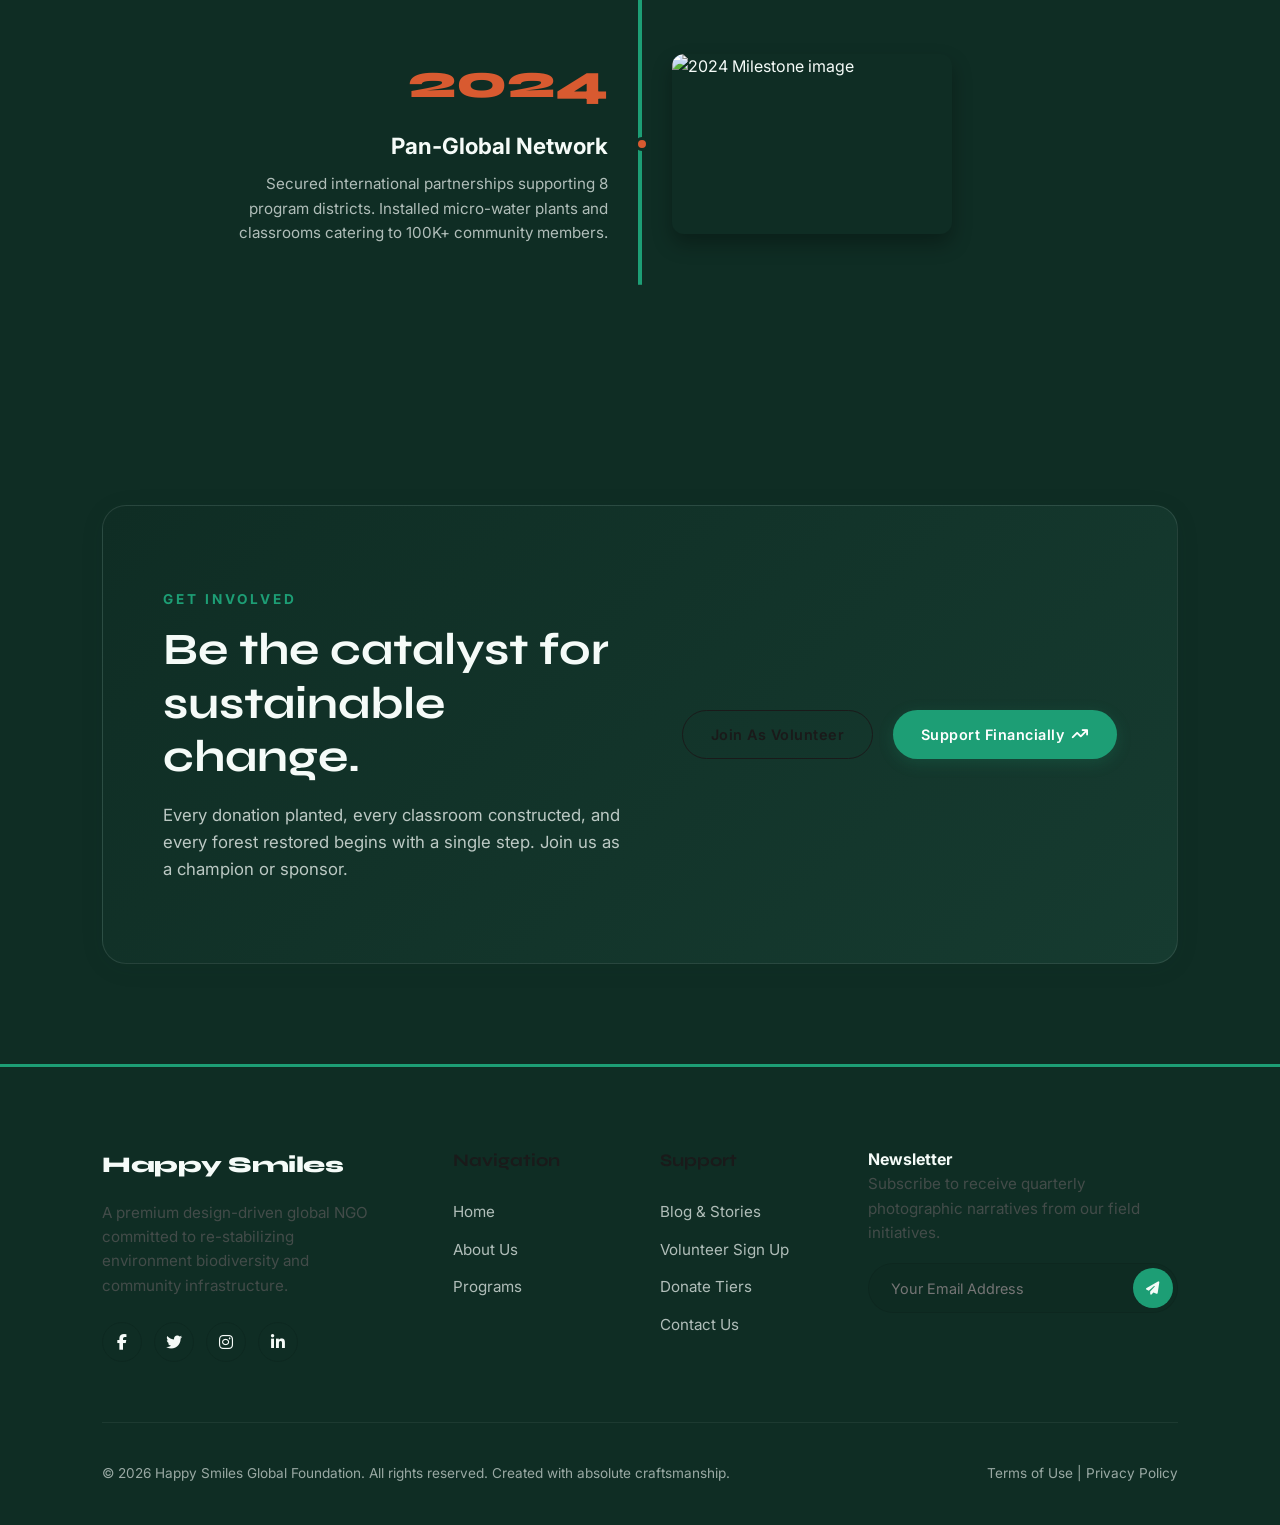
==== commit c831a3f6: "cards" ====
--- a/about.html
+++ b/about.html
@@ -182,21 +182,21 @@
       <div style="display: flex; flex-direction: column; gap: 5rem;">
         
         <div class="scroll-reveal">
-          <span style="color: var(--primary); font-size: 0.85rem; font-weight: 700; letter-spacing: 2px;">THE SPARK</span>
-          <h3 style="font-family: var(--font-heading); font-size: 2.2rem; margin: 12px 0 18px 0; color: var(--text-dark);">It began with a drying well and a barren field.</h3>
-          <p style="color: var(--text-dark-muted); font-size: 1.05rem;">In 2015, our founders traveled to sub-Saharan agricultural zones witnessing how ecological decay directly collapsed family livelihoods. Re-planting trees wasn't just about environment; it restored the rain, filled the wells, and kept children in school. We realized that environmental restoration is the root of human dignity.</p>
+          <span style="color: #1A1A1A; font-size: 0.85rem; font-weight: 700; letter-spacing: 2px;">THE SPARK</span>
+          <h3 style="font-family: var(--font-heading); font-size: 2.2rem; margin: 12px 0 18px 0; color: #1A1A1A;">It began with a drying well and a barren field.</h3>
+          <p style="color: #1A1A1A; font-size: 1.05rem;">In 2015, our founders traveled to sub-Saharan agricultural zones witnessing how ecological decay directly collapsed family livelihoods. Re-planting trees wasn't just about environment; it restored the rain, filled the wells, and kept children in school. We realized that environmental restoration is the root of human dignity.</p>
         </div>
 
         <div class="scroll-reveal">
-          <span style="color: var(--primary); font-size: 0.85rem; font-weight: 700; letter-spacing: 2px;">OUR STRATEGY</span>
-          <h3 style="font-family: var(--font-heading); font-size: 2.2rem; margin: 12px 0 18px 0; color: var(--text-dark);">Autonomous communities.</h3>
-          <p style="color: var(--text-dark-muted); font-size: 1.05rem;">Instead of shipping temporary aid, we build structural, community-owned pipelines. Our water systems, micro-forest management grids, and training classrooms are maintained entirely by local councils whom we support with resources, tools, and technical blueprints.</p>
+          <span style="color: #1A1A1A; font-size: 0.85rem; font-weight: 700; letter-spacing: 2px;">OUR STRATEGY</span>
+          <h3 style="font-family: var(--font-heading); font-size: 2.2rem; margin: 12px 0 18px 0; color: #1A1A1A;">Autonomous communities.</h3>
+          <p style="color: #1A1A1A; font-size: 1.05rem;">Instead of shipping temporary aid, we build structural, community-owned pipelines. Our water systems, micro-forest management grids, and training classrooms are maintained entirely by local councils whom we support with resources, tools, and technical blueprints.</p>
         </div>
 
         <div class="scroll-reveal">
-          <span style="color: var(--primary); font-size: 0.85rem; font-weight: 700; letter-spacing: 2px;">THE ROAD AHEAD</span>
-          <h3 style="font-family: var(--font-heading); font-size: 2.2rem; margin: 12px 0 18px 0; color: var(--text-dark);">Scaling balance across hemispheres.</h3>
-          <p style="color: var(--text-dark-muted); font-size: 1.05rem;">By 2030, we aim to expand our models to over 150 administrative districts. Our programs are designed to scale smoothly, creating a blueprint that any remote community can replicate to withstand global environmental stress.</p>
+          <span style="color: #1A1A1A; font-size: 0.85rem; font-weight: 700; letter-spacing: 2px;">THE ROAD AHEAD</span>
+          <h3 style="font-family: var(--font-heading); font-size: 2.2rem; margin: 12px 0 18px 0; color: #1A1A1A;">Scaling balance across hemispheres.</h3>
+          <p style="color: #1A1A1A; font-size: 1.05rem;">By 2030, we aim to expand our models to over 150 administrative districts. Our programs are designed to scale smoothly, creating a blueprint that any remote community can replicate to withstand global environmental stress.</p>
         </div>
 
       </div>
--- a/style.css
+++ b/style.css
@@ -251,6 +251,10 @@
   display: flex;
   align-items: center;
   gap: 2rem;
+}
+
+.nav-close {
+  display: none;
 }
 
 nav.nav-menu a {
@@ -852,7 +856,7 @@
 
 .stagger-group h3,
 .stagger-group p {
-  color: var(--text-light);
+  color: var(--text-dark-muted);
 }
 
 .stagger-group p {
